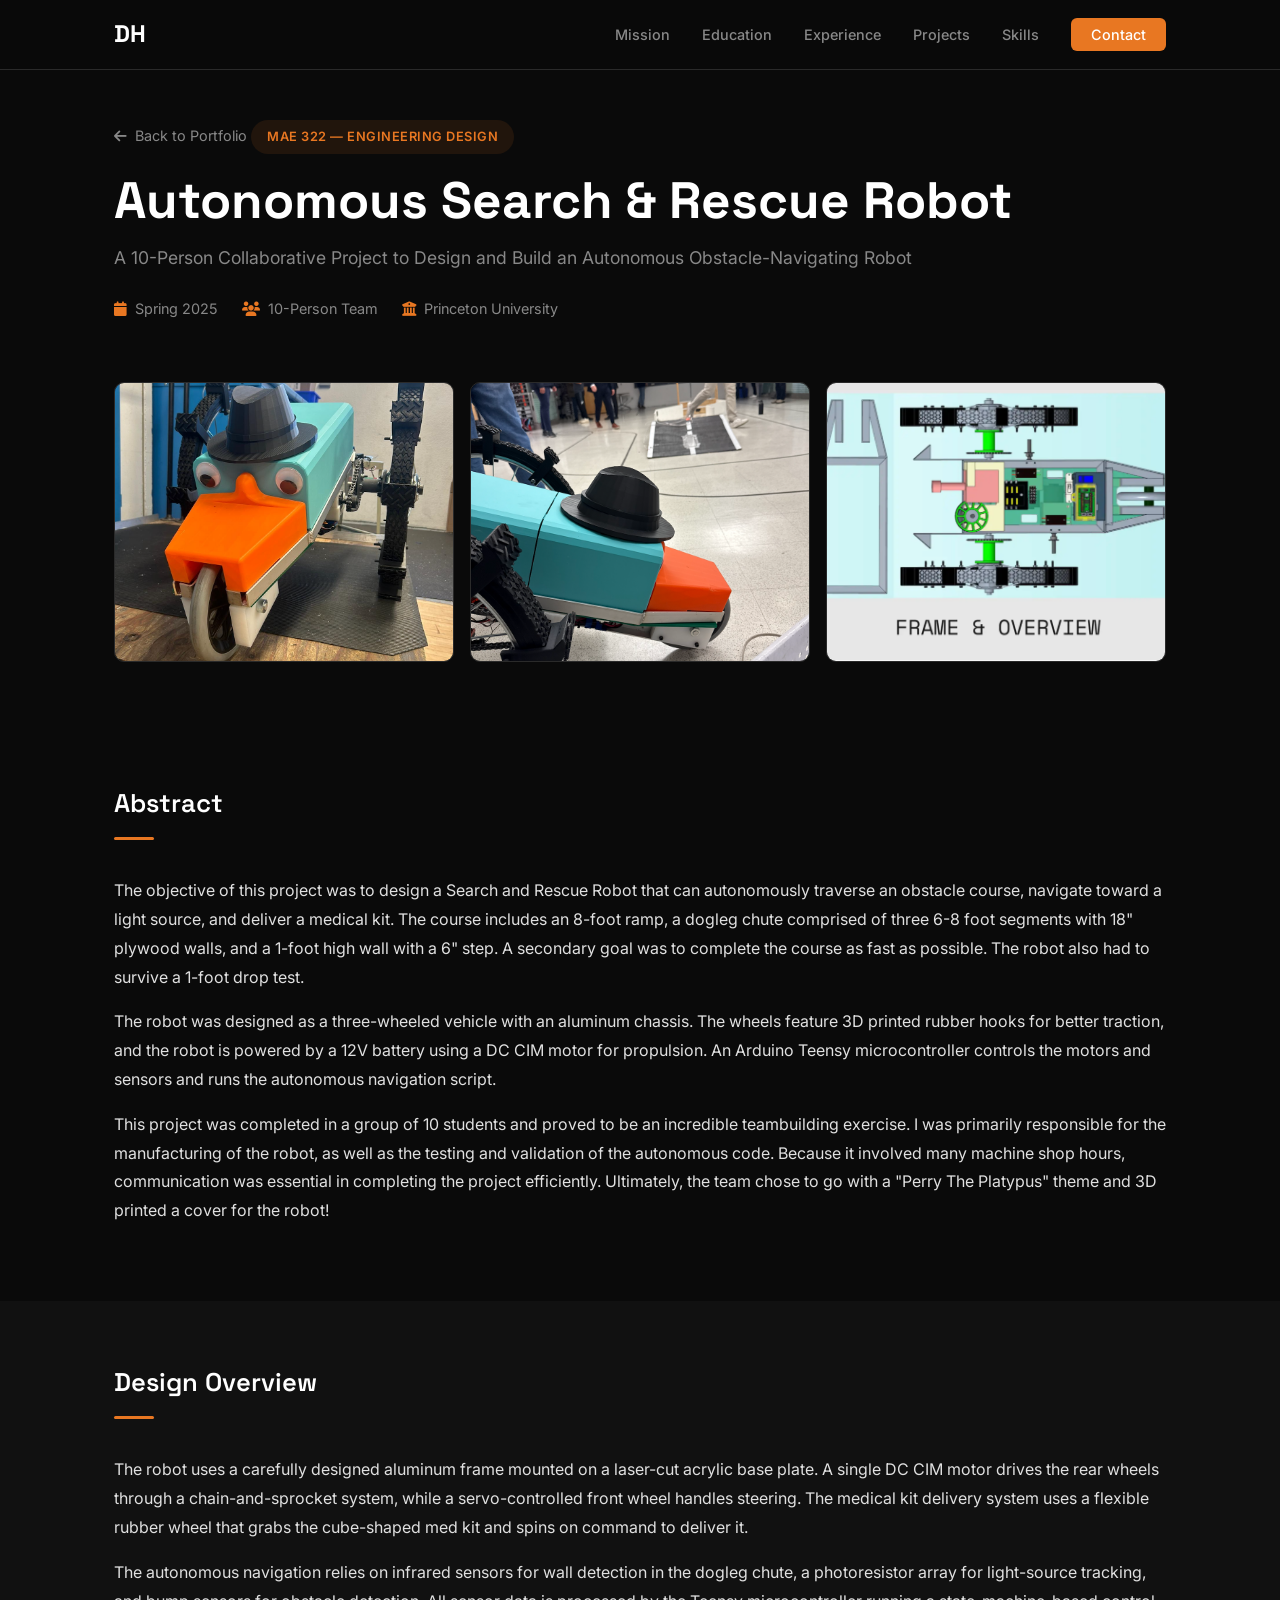
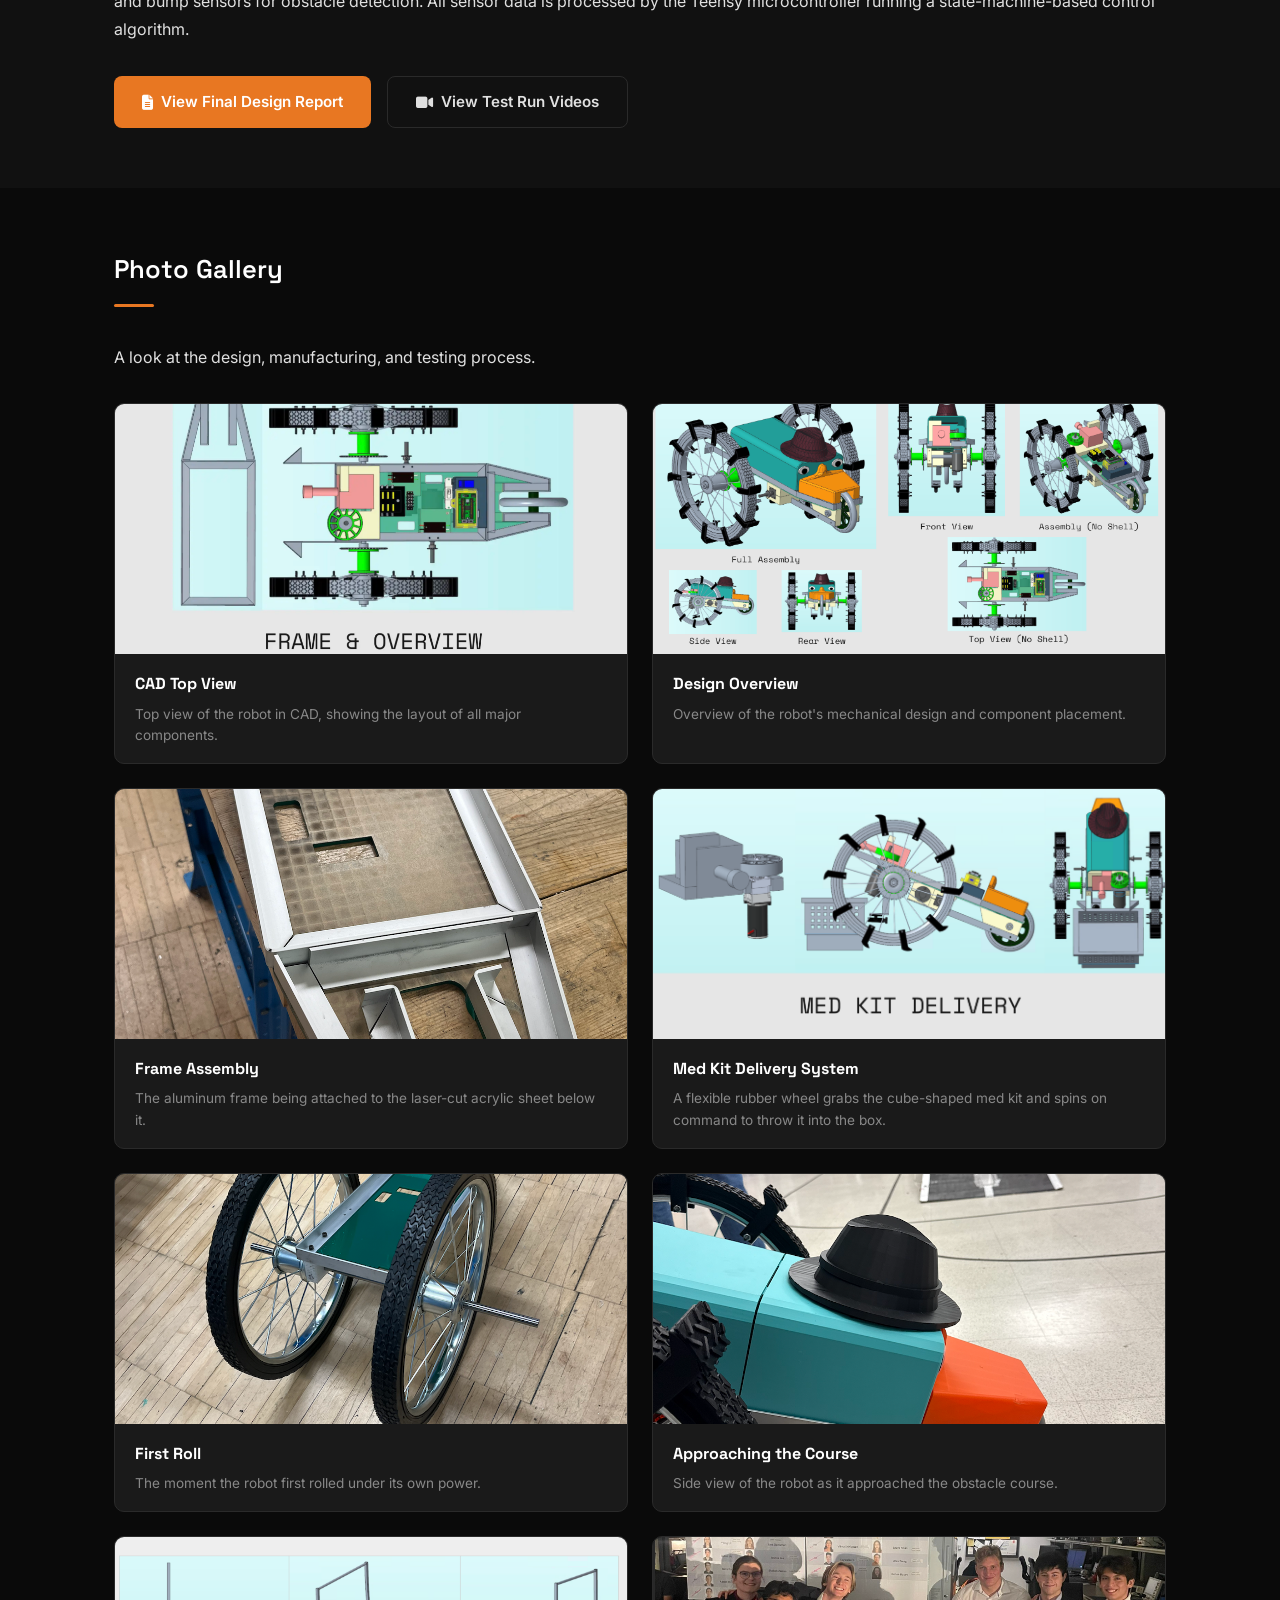
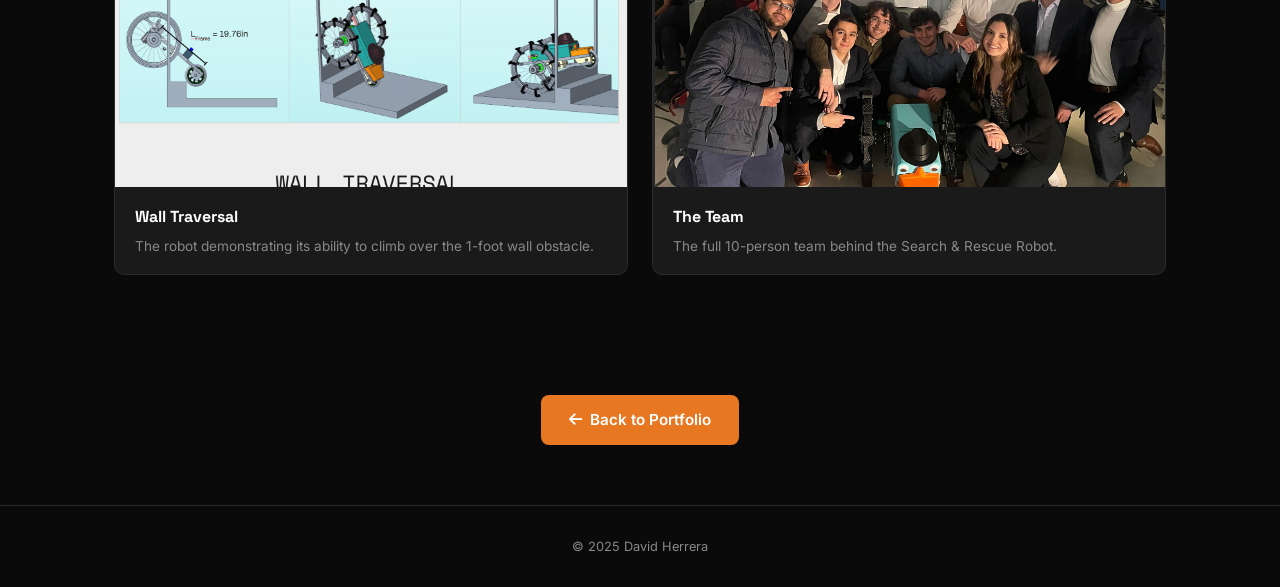
==== 322robot.html @ b6817983 "Add MAE 322 robot project page, GL450 placeholder, fix mobile backgrounds Co-Authored-By: Claude Opu" ====
<!DOCTYPE html>
<html lang="en">
<head>
    <meta charset="UTF-8">
    <meta name="viewport" content="width=device-width, initial-scale=1.0">
    <title>Search & Rescue Robot | David Herrera</title>
    <link rel="stylesheet" href="css/style.css">
    <link rel="stylesheet" href="css/project.css">
    <link rel="preconnect" href="https://fonts.googleapis.com">
    <link rel="preconnect" href="https://fonts.gstatic.com" crossorigin>
    <link href="https://fonts.googleapis.com/css2?family=Inter:wght@300;400;500;600;700&family=Space+Grotesk:wght@400;500;600;700&display=swap" rel="stylesheet">
    <link rel="stylesheet" href="https://cdnjs.cloudflare.com/ajax/libs/font-awesome/6.5.1/css/all.min.css">
</head>
<body>

    <!-- Navigation -->
    <nav id="navbar">
        <div class="nav-container">
            <a href="index.html" class="nav-logo">DH</a>
            <button class="nav-toggle" aria-label="Toggle navigation">
                <span></span>
                <span></span>
                <span></span>
            </button>
            <ul class="nav-links">
                <li><a href="index.html#mission">Mission</a></li>
                <li><a href="index.html#education">Education</a></li>
                <li><a href="index.html#experience">Experience</a></li>
                <li><a href="index.html#projects">Projects</a></li>
                <li><a href="index.html#skills">Skills</a></li>
                <li><a href="index.html#contact" class="nav-cta">Contact</a></li>
            </ul>
        </div>
    </nav>

    <!-- Project Hero -->
    <section class="project-hero">
        <div class="container">
            <a href="index.html" class="back-link"><i class="fas fa-arrow-left"></i> Back to Portfolio</a>
            <span class="project-tag">MAE 322 — Engineering Design</span>
            <h1>Autonomous Search &amp; Rescue Robot</h1>
            <p class="project-subtitle">A 10-Person Collaborative Project to Design and Build an Autonomous Obstacle-Navigating Robot</p>
            <div class="project-meta">
                <span><i class="fas fa-calendar"></i> Spring 2025</span>
                <span><i class="fas fa-users"></i> 10-Person Team</span>
                <span><i class="fas fa-university"></i> Princeton University</span>
            </div>
        </div>
    </section>

    <!-- Hero Images -->
    <section class="project-hero-images">
        <div class="container">
            <div class="hero-image-row">
                <img src="images/projects/322robot.png" alt="Completed search and rescue robot">
                <img src="images/322pics/sideview.png" alt="Side view of robot approaching obstacle course">
                <img src="images/322pics/topview.png" alt="Top view of robot in CAD">
            </div>
        </div>
    </section>

    <!-- Abstract -->
    <section class="project-section">
        <div class="container">
            <h2>Abstract</h2>
            <p>
                The objective of this project was to design a Search and Rescue Robot that can
                autonomously traverse an obstacle course, navigate toward a light source, and deliver a
                medical kit. The course includes an 8-foot ramp, a dogleg chute comprised of three 6-8 foot
                segments with 18" plywood walls, and a 1-foot high wall with a 6" step. A secondary
                goal was to complete the course as fast as possible. The robot also had to survive a 1-foot drop test.
            </p>
            <p>
                The robot was designed as a three-wheeled vehicle with an aluminum chassis. The wheels feature 3D printed
                rubber hooks for better traction, and the robot is powered by a 12V battery using a
                DC CIM motor for propulsion. An Arduino Teensy microcontroller controls the motors and sensors
                and runs the autonomous navigation script.
            </p>
            <p>
                This project was completed in a group of 10 students and proved to be an incredible teambuilding
                exercise. I was primarily responsible for the manufacturing of the robot, as well as the testing
                and validation of the autonomous code. Because it involved many machine shop hours, communication
                was essential in completing the project efficiently. Ultimately, the team chose to go with a
                "Perry The Platypus" theme and 3D printed a cover for the robot!
            </p>
        </div>
    </section>

    <!-- Design Overview -->
    <section class="project-section section-alt">
        <div class="container">
            <h2>Design Overview</h2>
            <p>
                The robot uses a carefully designed aluminum frame mounted on a laser-cut acrylic base plate.
                A single DC CIM motor drives the rear wheels through a chain-and-sprocket system, while a
                servo-controlled front wheel handles steering. The medical kit delivery system uses a flexible
                rubber wheel that grabs the cube-shaped med kit and spins on command to deliver it.
            </p>
            <p>
                The autonomous navigation relies on infrared sensors for wall detection in the dogleg chute,
                a photoresistor array for light-source tracking, and bump sensors for obstacle detection.
                All sensor data is processed by the Teensy microcontroller running a state-machine-based
                control algorithm.
            </p>
            <div class="project-links">
                <a href="https://drive.google.com/file/d/1v1s4lrfGSBTyijSdLXGH9ULClXew4eah/view?usp=sharing" target="_blank" rel="noopener noreferrer" class="btn btn-primary">
                    <i class="fas fa-file-alt"></i> View Final Design Report
                </a>
                <a href="https://drive.google.com/drive/folders/1Yv76NXefJp7qG6xDEY0dlYaSKw5q4PSw?usp=sharing" target="_blank" rel="noopener noreferrer" class="btn btn-outline">
                    <i class="fas fa-video"></i> View Test Run Videos
                </a>
            </div>
        </div>
    </section>

    <!-- Photo Gallery -->
    <section class="project-section">
        <div class="container">
            <h2>Photo Gallery</h2>
            <p>A look at the design, manufacturing, and testing process.</p>

            <div class="gallery-grid">
                <div class="gallery-item">
                    <img src="images/322pics/topview.png" alt="Top view of robot in CAD">
                    <div class="gallery-caption">
                        <strong>CAD Top View</strong>
                        <p>Top view of the robot in CAD, showing the layout of all major components.</p>
                    </div>
                </div>

                <div class="gallery-item">
                    <img src="images/322pics/designoverview.png" alt="Design overview">
                    <div class="gallery-caption">
                        <strong>Design Overview</strong>
                        <p>Overview of the robot's mechanical design and component placement.</p>
                    </div>
                </div>

                <div class="gallery-item">
                    <img src="images/322pics/frameacrylic.png" alt="Aluminum frame on acrylic base">
                    <div class="gallery-caption">
                        <strong>Frame Assembly</strong>
                        <p>The aluminum frame being attached to the laser-cut acrylic sheet below it.</p>
                    </div>
                </div>

                <div class="gallery-item">
                    <img src="images/322pics/medkitdelivery.png" alt="Medical kit delivery system">
                    <div class="gallery-caption">
                        <strong>Med Kit Delivery System</strong>
                        <p>A flexible rubber wheel grabs the cube-shaped med kit and spins on command to throw it into the box.</p>
                    </div>
                </div>

                <div class="gallery-item">
                    <img src="images/322pics/firstroll.png" alt="Robot's first roll">
                    <div class="gallery-caption">
                        <strong>First Roll</strong>
                        <p>The moment the robot first rolled under its own power.</p>
                    </div>
                </div>

                <div class="gallery-item">
                    <img src="images/322pics/sideview.png" alt="Side view approaching course">
                    <div class="gallery-caption">
                        <strong>Approaching the Course</strong>
                        <p>Side view of the robot as it approached the obstacle course.</p>
                    </div>
                </div>

                <div class="gallery-item">
                    <img src="images/322pics/walltraversal.png" alt="Wall traversal">
                    <div class="gallery-caption">
                        <strong>Wall Traversal</strong>
                        <p>The robot demonstrating its ability to climb over the 1-foot wall obstacle.</p>
                    </div>
                </div>

                <div class="gallery-item">
                    <img src="images/322pics/grouppicture.png" alt="Team group photo">
                    <div class="gallery-caption">
                        <strong>The Team</strong>
                        <p>The full 10-person team behind the Search &amp; Rescue Robot.</p>
                    </div>
                </div>
            </div>
        </div>
    </section>

    <!-- Back to Portfolio -->
    <section class="project-section" style="text-align: center; padding: 60px 0;">
        <div class="container">
            <a href="index.html" class="btn btn-primary"><i class="fas fa-arrow-left"></i> Back to Portfolio</a>
        </div>
    </section>

    <!-- Footer -->
    <footer id="contact" style="padding: 30px 0;">
        <div class="container">
            <p class="footer-credit">&copy; 2025 David Herrera</p>
        </div>
    </footer>

    <script src="js/main.js"></script>
</body>
</html>
---- css/style.css ----
/* ============================================
   David Herrera Portfolio — Custom Stylesheet
   ============================================ */

/* --- Reset & Base --- */
*, *::before, *::after {
    margin: 0;
    padding: 0;
    box-sizing: border-box;
}

:root {
    --color-bg: #0a0a0a;
    --color-bg-alt: #111111;
    --color-surface: #1a1a1a;
    --color-text: #e0e0e0;
    --color-text-muted: #888888;
    --color-accent: #e87722;
    --color-accent-hover: #f58a3b;
    --color-white: #ffffff;
    --color-border: #2a2a2a;
    --font-heading: 'Space Grotesk', sans-serif;
    --font-body: 'Inter', sans-serif;
    --max-width: 1100px;
    --nav-height: 70px;
}

html {
    scroll-behavior: smooth;
    font-size: 16px;
}

body {
    font-family: var(--font-body);
    background-color: var(--color-bg);
    color: var(--color-text);
    line-height: 1.7;
    overflow-x: hidden;
}

img {
    max-width: 100%;
    display: block;
}

a {
    color: var(--color-accent);
    text-decoration: none;
    transition: color 0.3s ease;
}

a:hover {
    color: var(--color-accent-hover);
}

.container {
    max-width: var(--max-width);
    margin: 0 auto;
    padding: 0 24px;
}

/* --- Navigation --- */
#navbar {
    position: fixed;
    top: 0;
    left: 0;
    right: 0;
    height: var(--nav-height);
    background: rgba(10, 10, 10, 0.85);
    backdrop-filter: blur(12px);
    -webkit-backdrop-filter: blur(12px);
    border-bottom: 1px solid var(--color-border);
    z-index: 1000;
    transition: background 0.3s ease;
}

.nav-container {
    max-width: var(--max-width);
    margin: 0 auto;
    padding: 0 24px;
    height: 100%;
    display: flex;
    align-items: center;
    justify-content: space-between;
}

.nav-logo {
    font-family: var(--font-heading);
    font-size: 1.5rem;
    font-weight: 700;
    color: var(--color-white);
    letter-spacing: -0.5px;
}

.nav-logo:hover {
    color: var(--color-accent);
}

.nav-links {
    list-style: none;
    display: flex;
    align-items: center;
    gap: 32px;
}

.nav-links a {
    color: var(--color-text-muted);
    font-size: 0.9rem;
    font-weight: 500;
    transition: color 0.3s ease;
}

.nav-links a:hover,
.nav-links a.active {
    color: var(--color-white);
}

.nav-cta {
    background: var(--color-accent);
    color: var(--color-white) !important;
    padding: 8px 20px;
    border-radius: 6px;
    font-weight: 600;
}

.nav-cta:hover {
    background: var(--color-accent-hover);
    color: var(--color-white) !important;
}

.nav-toggle {
    display: none;
    flex-direction: column;
    gap: 5px;
    background: none;
    border: none;
    cursor: pointer;
    padding: 4px;
}

.nav-toggle span {
    width: 24px;
    height: 2px;
    background: var(--color-text);
    border-radius: 2px;
    transition: all 0.3s ease;
}

/* --- Buttons --- */
.btn {
    display: inline-flex;
    align-items: center;
    gap: 8px;
    padding: 12px 28px;
    border-radius: 8px;
    font-family: var(--font-body);
    font-size: 0.95rem;
    font-weight: 600;
    cursor: pointer;
    transition: all 0.3s ease;
    border: none;
    text-decoration: none;
}

.btn-primary {
    background: var(--color-accent);
    color: var(--color-white);
}

.btn-primary:hover {
    background: var(--color-accent-hover);
    color: var(--color-white);
    transform: translateY(-2px);
    box-shadow: 0 8px 24px rgba(232, 119, 34, 0.2);
}

.btn-outline {
    background: transparent;
    color: var(--color-text);
    border: 1px solid var(--color-border);
}

.btn-outline:hover {
    border-color: var(--color-accent);
    color: var(--color-accent);
    transform: translateY(-2px);
}

.btn-small {
    padding: 8px 20px;
    font-size: 0.85rem;
    background: var(--color-accent);
    color: var(--color-white);
    border-radius: 6px;
}

.btn-small:hover {
    background: var(--color-accent-hover);
    color: var(--color-white);
}

/* --- Hero / Mission Section --- */
#hero {
    min-height: 100vh;
    display: flex;
    align-items: center;
    padding: calc(var(--nav-height) + 40px) 0 60px;
    position: relative;
    background: radial-gradient(ellipse at 50% 0%, rgba(232, 119, 34, 0.06) 0%, transparent 60%);
}

.hero-split {
    display: grid;
    grid-template-columns: 260px 1fr;
    gap: 50px;
    align-items: center;
}

.hero-image img {
    width: 100%;
    border-radius: 12px;
    border: 2px solid var(--color-border);
    opacity: 0;
    animation: fadeUp 0.6s ease forwards;
    animation-delay: 0.2s;
}

.hero-greeting {
    font-size: 1.1rem;
    color: var(--color-accent);
    font-weight: 500;
    margin-bottom: 8px;
    opacity: 0;
    animation: fadeUp 0.6s ease forwards;
    animation-delay: 0.3s;
}

.hero-name {
    font-family: var(--font-heading);
    font-size: clamp(2.4rem, 5vw, 3.5rem);
    font-weight: 700;
    color: var(--color-white);
    line-height: 1.1;
    margin-bottom: 12px;
    opacity: 0;
    animation: fadeUp 0.6s ease forwards;
    animation-delay: 0.4s;
}

.hero-tagline {
    font-size: 1.05rem;
    color: var(--color-text-muted);
    margin-bottom: 16px;
    opacity: 0;
    animation: fadeUp 0.6s ease forwards;
    animation-delay: 0.5s;
}

.hero-description {
    font-size: 1rem;
    color: var(--color-text);
    line-height: 1.8;
    margin-bottom: 28px;
    opacity: 0;
    animation: fadeUp 0.6s ease forwards;
    animation-delay: 0.6s;
}

.hero-stats-row {
    display: flex;
    align-items: center;
    gap: 32px;
    flex-wrap: wrap;
    padding-top: 24px;
    border-top: 1px solid var(--color-border);
    opacity: 0;
    animation: fadeUp 0.6s ease forwards;
    animation-delay: 0.7s;
}

.hero-links {
    display: flex;
    gap: 12px;
    flex-wrap: wrap;
    margin-left: auto;
}

.scroll-indicator {
    position: absolute;
    bottom: 30px;
    left: 50%;
    transform: translateX(-50%);
    display: flex;
    flex-direction: column;
    align-items: center;
    gap: 8px;
    color: var(--color-text-muted);
    font-size: 0.8rem;
    opacity: 0;
    animation: fadeUp 0.6s ease forwards, bounce 2s ease-in-out 2s infinite;
    animation-delay: 1.2s;
}

.scroll-indicator i {
    font-size: 1rem;
}

/* --- Sections --- */
.section {
    padding: 40px 0;
}

.section-alt {
    background: var(--color-bg-alt);
}

#education {
    background: linear-gradient(rgba(10, 10, 10, 0.82), rgba(10, 10, 10, 0.82)), url('../images/education.jpg');
    background-size: cover;
    background-position: center top;
    background-attachment: fixed;
}

.section-title {
    font-family: var(--font-heading);
    font-size: 2.2rem;
    font-weight: 700;
    color: var(--color-white);
    margin-bottom: 60px;
    text-align: center;
    position: relative;
}

.section-title::after {
    content: '';
    display: block;
    width: 50px;
    height: 3px;
    background: var(--color-accent);
    margin: 16px auto 0;
    border-radius: 2px;
}

/* --- Stats --- */

.stat {
    text-align: center;
}

.stat-number {
    display: block;
    font-family: var(--font-heading);
    font-size: 2rem;
    font-weight: 700;
    color: var(--color-accent);
}

.stat-label {
    font-size: 0.85rem;
    color: var(--color-text-muted);
    text-transform: uppercase;
    letter-spacing: 1px;
}

/* --- Timeline (Education & Experience) --- */
.timeline {
    position: relative;
    max-width: 700px;
    margin: 0 auto;
    padding-left: 40px;
}

.timeline::before {
    content: '';
    position: absolute;
    left: 8px;
    top: 0;
    bottom: 0;
    width: 2px;
    background: var(--color-border);
}

.timeline-item {
    position: relative;
    margin-bottom: 48px;
    display: flex;
    gap: 20px;
    align-items: flex-start;
}

.timeline-item:last-child {
    margin-bottom: 0;
}

.timeline-marker {
    position: absolute;
    left: -39px;
    top: 6px;
    width: 14px;
    height: 14px;
    border-radius: 50%;
    background: var(--color-accent);
    border: 3px solid var(--color-bg);
    z-index: 1;
}

.section-alt .timeline-marker {
    border-color: var(--color-bg-alt);
}

.timeline-logo {
    flex-shrink: 0;
    width: 60px;
    height: 60px;
    border-radius: 8px;
    overflow: hidden;
    background: var(--color-white);
    border: 1px solid var(--color-border);
    display: flex;
    align-items: center;
    justify-content: center;
}

.timeline-logo img {
    width: 80%;
    height: 80%;
    object-fit: cover;
}

.timeline-logo img.logo-padded {
    width: 90%;
    height: 90%;
}

.timeline-logo img.logo-kenotom {
    width: 125%;
    height: 125%;
}

.timeline-logo img.logo-emtech {
    width: 110%;
    height: 110%;
}

.timeline-logo img.logo-cap {
    width: 100%;
    height: 100%;
    margin-top: -2px;
    object-fit: contain;
}

.timeline-content h3 {
    font-family: var(--font-heading);
    font-size: 1.3rem;
    font-weight: 600;
    color: var(--color-white);
    margin-bottom: 4px;
}

.timeline-subtitle {
    font-size: 1rem;
    color: var(--color-accent);
    font-weight: 500;
    margin-bottom: 4px;
}

.timeline-date {
    font-size: 0.85rem;
    color: var(--color-text-muted);
    margin-bottom: 12px;
}

.timeline-content p:last-child {
    color: var(--color-text);
}

.timeline-subrole {
    border-left: 2px solid var(--color-border);
    padding-left: 14px;
    margin-top: 12px;
}

.timeline-subrole:first-of-type {
    margin-top: 14px;
}

.timeline-role-title {
    font-size: 0.95rem;
    font-weight: 600;
    color: var(--color-white);
    margin-bottom: 2px;
}

.timeline-subrole .timeline-date {
    margin-bottom: 6px;
}

.timeline-subrole p:last-child {
    color: var(--color-text);
    font-size: 0.9rem;
}

/* --- Project Filters --- */
.project-filters {
    display: flex;
    justify-content: center;
    gap: 12px;
    margin-bottom: 48px;
    flex-wrap: wrap;
}

.filter-btn {
    padding: 8px 24px;
    border-radius: 100px;
    border: 1px solid var(--color-border);
    background: transparent;
    color: var(--color-text-muted);
    font-family: var(--font-body);
    font-size: 0.9rem;
    font-weight: 500;
    cursor: pointer;
    transition: all 0.3s ease;
}

.filter-btn:hover,
.filter-btn.active {
    background: var(--color-accent);
    border-color: var(--color-accent);
    color: var(--color-white);
}

/* --- Project Grid --- */
.project-grid {
    display: grid;
    grid-template-columns: repeat(auto-fill, minmax(320px, 1fr));
    gap: 28px;
}

.project-card {
    background: var(--color-surface);
    border-radius: 12px;
    overflow: hidden;
    border: 1px solid var(--color-border);
    transition: transform 0.3s ease, box-shadow 0.3s ease;
}

.project-card:hover {
    transform: translateY(-6px);
    box-shadow: 0 16px 48px rgba(0, 0, 0, 0.3);
}

.project-card.hidden {
    display: none;
}

.project-image {
    position: relative;
    height: 260px;
    overflow: hidden;
    background: var(--color-bg);
}

.project-image img {
    width: 100%;
    height: 100%;
    object-fit: cover;
    transition: transform 0.4s ease;
}

.project-card:hover .project-image img {
    transform: scale(1.05);
}

.project-overlay {
    position: absolute;
    inset: 0;
    background: rgba(10, 10, 10, 0.7);
    display: flex;
    align-items: center;
    justify-content: center;
    opacity: 0;
    transition: opacity 0.3s ease;
}

.project-card:hover .project-overlay {
    opacity: 1;
}

.project-info {
    padding: 14px 18px;
}

.project-tag {
    display: inline-block;
    font-size: 0.75rem;
    font-weight: 600;
    color: var(--color-accent);
    background: rgba(232, 119, 34, 0.1);
    padding: 4px 12px;
    border-radius: 100px;
    margin-bottom: 8px;
    text-transform: uppercase;
    letter-spacing: 0.5px;
}

.project-info h3 {
    font-family: var(--font-heading);
    font-size: 1.15rem;
    font-weight: 600;
    color: var(--color-white);
    margin-bottom: 6px;
}

.project-info p {
    font-size: 0.9rem;
    color: var(--color-text-muted);
    line-height: 1.6;
}

/* --- Skills Section --- */
.skills-grid {
    display: grid;
    grid-template-columns: repeat(2, 1fr);
    gap: 32px;
}

.skill-category {
    background: var(--color-surface);
    border: 1px solid var(--color-border);
    border-radius: 12px;
    padding: 28px;
    transition: transform 0.3s ease;
}

.skill-category:hover {
    transform: translateY(-4px);
}

.skill-category h3 {
    font-family: var(--font-heading);
    font-size: 1.1rem;
    font-weight: 600;
    color: var(--color-white);
    margin-bottom: 16px;
}

.skill-category h3 i {
    color: var(--color-accent);
    margin-right: 8px;
}

.skill-tags {
    display: flex;
    flex-wrap: wrap;
    gap: 8px;
}

.skill-tag {
    font-size: 0.85rem;
    padding: 6px 14px;
    border-radius: 100px;
    background: rgba(232, 119, 34, 0.08);
    border: 1px solid rgba(232, 119, 34, 0.15);
    color: var(--color-text);
    transition: all 0.3s ease;
}

.skill-tag:hover {
    background: rgba(232, 119, 34, 0.15);
    border-color: var(--color-accent);
    color: var(--color-white);
}

/* --- Footer / Contact --- */
#contact {
    padding: 40px 0;
    text-align: center;
    background: linear-gradient(rgba(10, 10, 10, 0.82), rgba(10, 10, 10, 0.82)), url('../images/getintouch.JPG');
    background-size: cover;
    background-position: center 30%;
    background-attachment: fixed;
    border-top: 1px solid var(--color-border);
}

.contact-text {
    font-size: 1.1rem;
    color: var(--color-text-muted);
    max-width: 500px;
    margin: 0 auto 40px;
}

.contact-links {
    display: flex;
    justify-content: center;
    gap: 32px;
    flex-wrap: wrap;
    margin-bottom: 48px;
}

.contact-item {
    display: flex;
    align-items: center;
    gap: 10px;
    color: var(--color-text);
    font-size: 1rem;
    transition: color 0.3s ease;
}

.contact-item:hover {
    color: var(--color-accent);
}

.contact-item i {
    font-size: 1.3rem;
    color: var(--color-accent);
}

.footer-credit {
    font-size: 0.8rem;
    color: var(--color-text-muted);
}

/* --- Scroll Animations --- */
.fade-in {
    opacity: 0;
    transform: translateY(30px);
    transition: opacity 0.6s ease, transform 0.6s ease;
}

.fade-in.visible {
    opacity: 1;
    transform: translateY(0);
}

/* --- Keyframes --- */
@keyframes fadeUp {
    from {
        opacity: 0;
        transform: translateY(20px);
    }
    to {
        opacity: 1;
        transform: translateY(0);
    }
}

@keyframes bounce {
    0%, 100% { transform: translateX(-50%) translateY(0); }
    50% { transform: translateX(-50%) translateY(8px); }
}

/* --- Responsive --- */
@media (max-width: 768px) {
    #education,
    #contact {
        background-attachment: scroll;
    }

    .nav-links {
        position: fixed;
        top: var(--nav-height);
        left: 0;
        right: 0;
        background: rgba(10, 10, 10, 0.98);
        flex-direction: column;
        padding: 24px;
        gap: 20px;
        border-bottom: 1px solid var(--color-border);
        transform: translateY(-100%);
        opacity: 0;
        pointer-events: none;
        transition: all 0.3s ease;
    }

    .nav-links.open {
        transform: translateY(0);
        opacity: 1;
        pointer-events: all;
    }

    .nav-toggle {
        display: flex;
    }

    .hero-split {
        grid-template-columns: 1fr;
        gap: 32px;
        text-align: center;
    }

    .hero-image {
        max-width: 200px;
        margin: 0 auto;
    }

    .hero-stats-row {
        justify-content: center;
    }

    .hero-links {
        margin-left: 0;
        justify-content: center;
        width: 100%;
        margin-top: 16px;
    }

    .skills-grid {
        grid-template-columns: 1fr;
    }

    .project-grid {
        grid-template-columns: 1fr;
    }

    .section {
        padding: 28px 0;
    }

    .contact-links {
        flex-direction: column;
        align-items: center;
    }
}

@media (max-width: 480px) {
    .hero-name {
        font-size: 2.2rem;
    }

    .section-title {
        font-size: 1.8rem;
    }
}
---- css/project.css ----
/* ============================================
   Project Page Styles
   ============================================ */

/* --- Back Link --- */
.back-link {
    display: inline-flex;
    align-items: center;
    gap: 8px;
    color: var(--color-text-muted);
    font-size: 0.9rem;
    margin-bottom: 24px;
    transition: color 0.3s ease;
}

.back-link:hover {
    color: var(--color-accent);
}

/* --- Project Hero --- */
.project-hero {
    padding-top: 120px;
    padding-bottom: 40px;
}

.project-hero .project-tag {
    display: inline-block;
    font-size: 0.8rem;
    font-weight: 600;
    color: var(--color-accent);
    background: rgba(232, 119, 34, 0.1);
    padding: 6px 16px;
    border-radius: 100px;
    margin-bottom: 16px;
    text-transform: uppercase;
    letter-spacing: 0.5px;
}

.project-hero h1 {
    font-family: var(--font-heading);
    font-size: clamp(2rem, 5vw, 3.2rem);
    font-weight: 700;
    color: var(--color-white);
    line-height: 1.15;
    margin-bottom: 12px;
}

.project-subtitle {
    font-size: 1.1rem;
    color: var(--color-text-muted);
    margin-bottom: 24px;
}

.project-meta {
    display: flex;
    flex-wrap: wrap;
    gap: 24px;
    color: var(--color-text-muted);
    font-size: 0.9rem;
}

.project-meta span {
    display: inline-flex;
    align-items: center;
    gap: 8px;
}

.project-meta i {
    color: var(--color-accent);
}

/* --- Hero Image Row --- */
.project-hero-images {
    padding: 20px 0 60px;
}

.hero-image-row {
    display: grid;
    grid-template-columns: repeat(3, 1fr);
    gap: 16px;
}

.hero-image-row img {
    width: 100%;
    height: 280px;
    object-fit: cover;
    border-radius: 10px;
    border: 1px solid var(--color-border);
}

/* --- Project Sections --- */
.project-section {
    padding: 60px 0;
}

.project-section.section-alt {
    background: var(--color-bg-alt);
}

.project-section h2 {
    font-family: var(--font-heading);
    font-size: 1.6rem;
    font-weight: 600;
    color: var(--color-white);
    margin-bottom: 24px;
    position: relative;
    padding-bottom: 12px;
}

.project-section h2::after {
    content: '';
    display: block;
    width: 40px;
    height: 3px;
    background: var(--color-accent);
    margin-top: 12px;
    border-radius: 2px;
}

.project-section p {
    color: var(--color-text);
    margin-bottom: 16px;
    line-height: 1.8;
}

/* --- Project Links --- */
.project-links {
    display: flex;
    gap: 16px;
    flex-wrap: wrap;
    margin-top: 32px;
}

/* --- Specs Grid --- */
.specs-grid {
    display: grid;
    grid-template-columns: repeat(4, 1fr);
    gap: 20px;
}

.spec-item {
    background: var(--color-surface);
    border: 1px solid var(--color-border);
    border-radius: 10px;
    padding: 24px 16px;
    text-align: center;
    transition: transform 0.3s ease;
}

.spec-item:hover {
    transform: translateY(-4px);
}

.spec-value {
    display: block;
    font-family: var(--font-heading);
    font-size: 1.5rem;
    font-weight: 700;
    color: var(--color-accent);
    margin-bottom: 6px;
}

.spec-label {
    font-size: 0.8rem;
    color: var(--color-text-muted);
    text-transform: uppercase;
    letter-spacing: 0.5px;
}

/* --- Photo Gallery --- */
.gallery-grid {
    display: grid;
    grid-template-columns: repeat(2, 1fr);
    gap: 24px;
    margin-top: 32px;
}

.gallery-item {
    background: var(--color-surface);
    border: 1px solid var(--color-border);
    border-radius: 10px;
    overflow: hidden;
    transition: transform 0.3s ease, box-shadow 0.3s ease;
}

.gallery-item:hover {
    transform: translateY(-4px);
    box-shadow: 0 12px 36px rgba(0, 0, 0, 0.3);
}

.gallery-item img {
    width: 100%;
    height: 250px;
    object-fit: cover;
}

.gallery-caption {
    padding: 16px 20px;
}

.gallery-caption strong {
    display: block;
    font-family: var(--font-heading);
    font-size: 1rem;
    color: var(--color-white);
    margin-bottom: 6px;
}

.gallery-caption p {
    font-size: 0.85rem;
    color: var(--color-text-muted);
    line-height: 1.6;
    margin-bottom: 0;
}

/* --- Responsive --- */
@media (max-width: 768px) {
    .hero-image-row {
        grid-template-columns: 1fr;
    }

    .hero-image-row img {
        height: 220px;
    }

    .specs-grid {
        grid-template-columns: repeat(2, 1fr);
    }

    .gallery-grid {
        grid-template-columns: 1fr;
    }

    .project-meta {
        flex-direction: column;
        gap: 12px;
    }

    .project-links {
        flex-direction: column;
    }
}

@media (max-width: 480px) {
    .specs-grid {
        grid-template-columns: 1fr;
    }
}
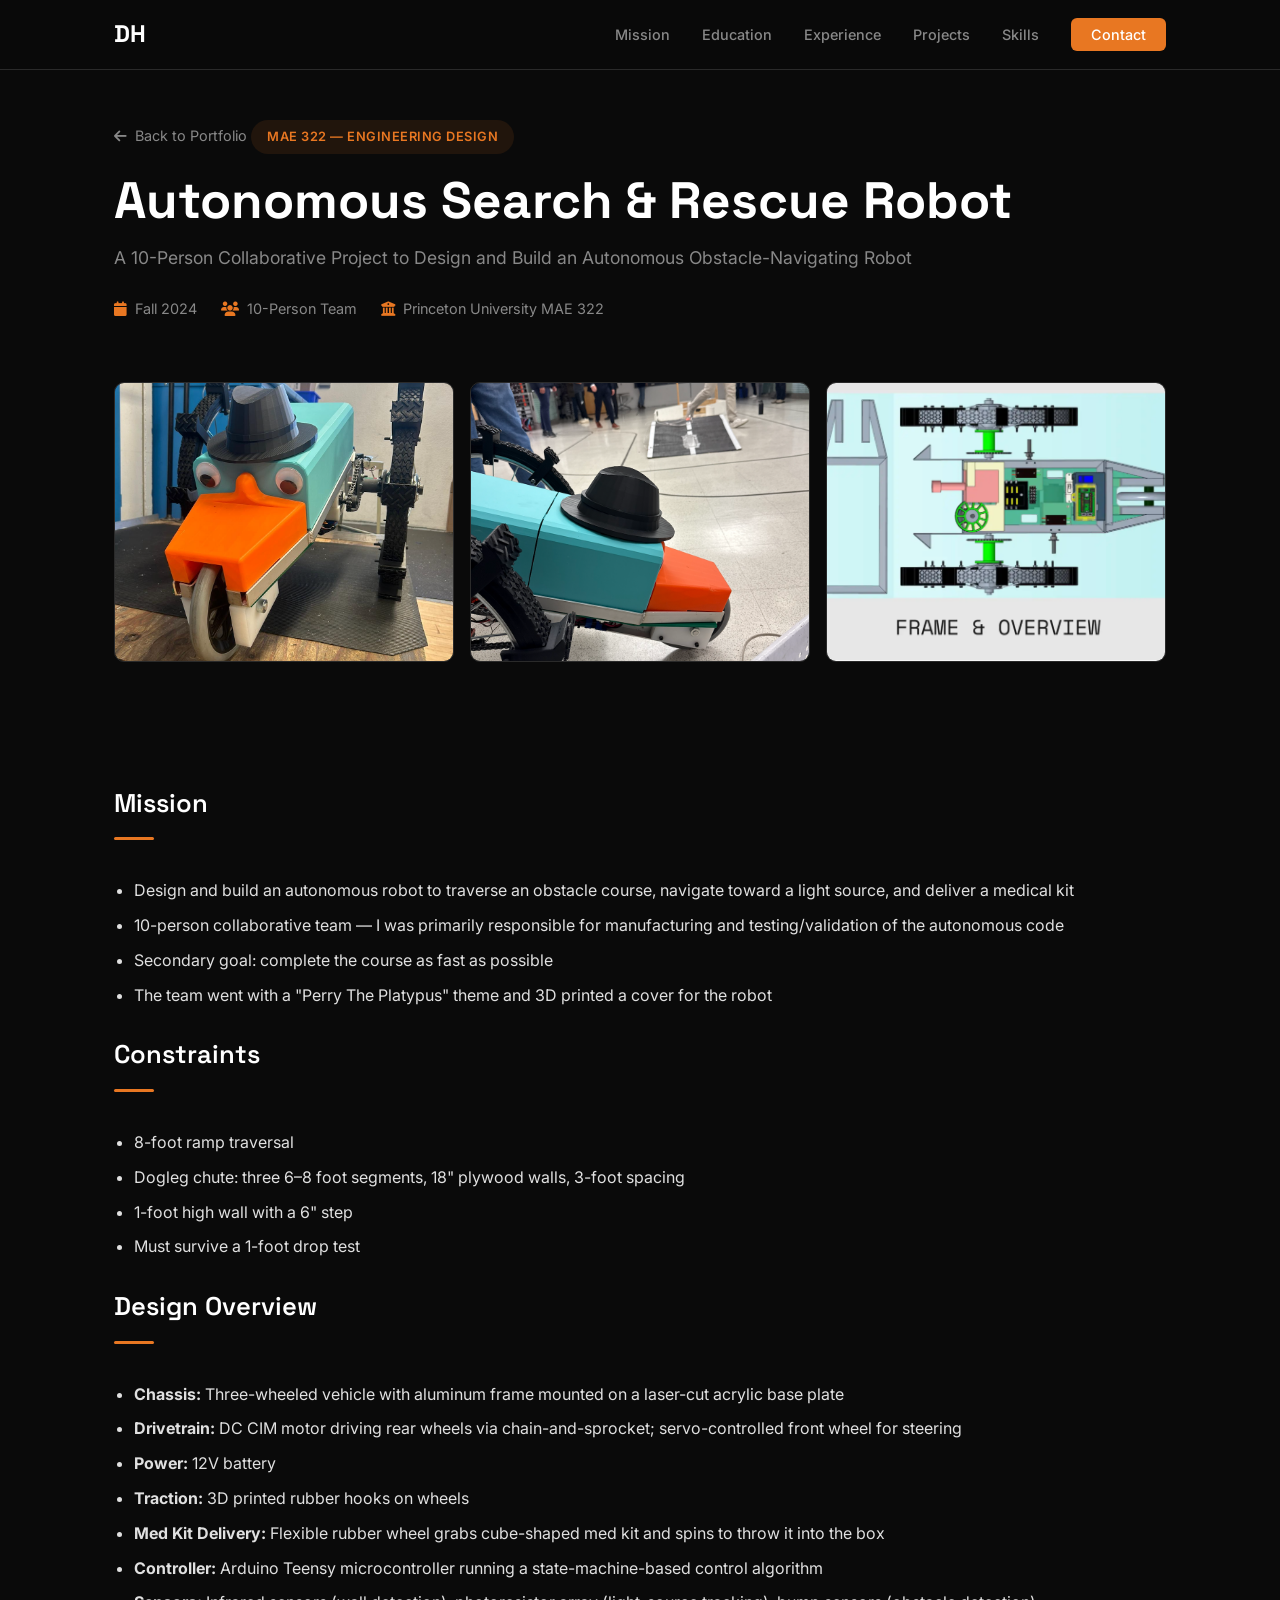
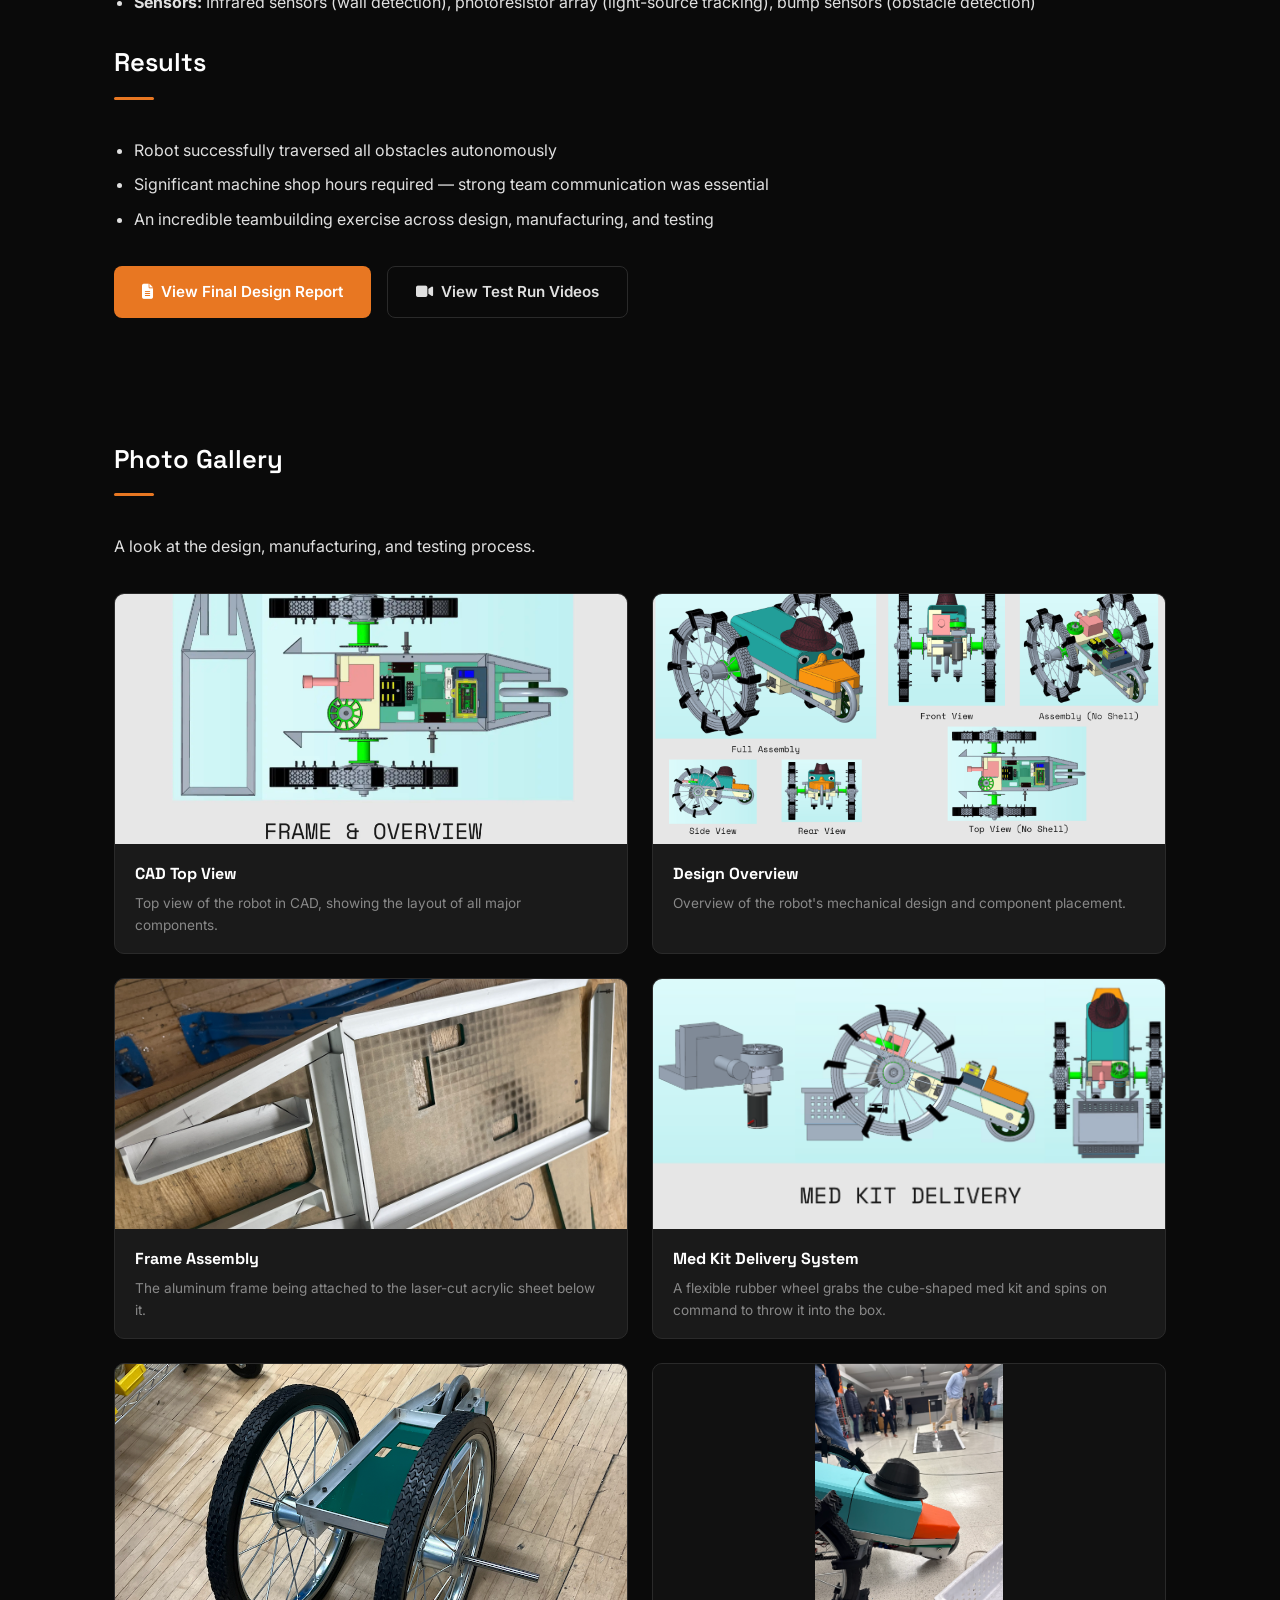
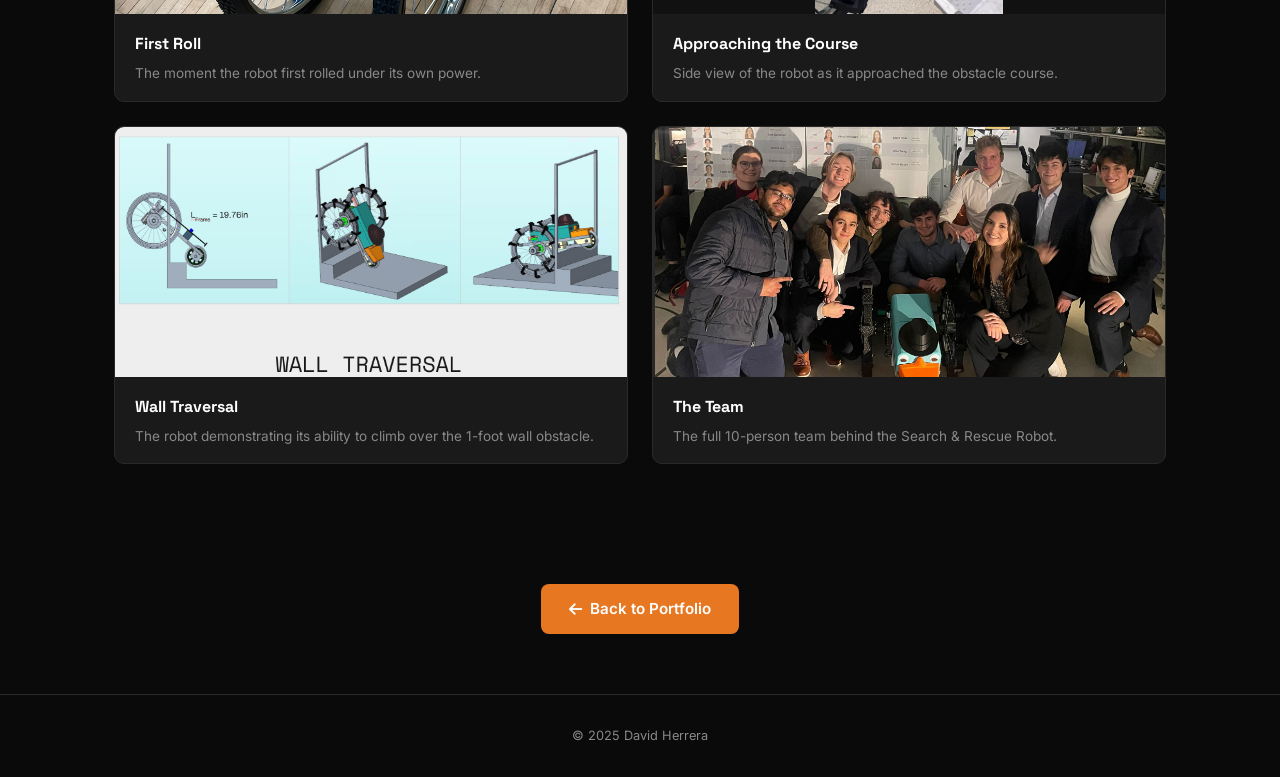
==== commit e03b6eae: "Update project cards to full clickable links, restructure 322 robot page, adjust bullet indentation " ====
--- a/322robot.html
+++ b/322robot.html
@@ -41,9 +41,9 @@
             <h1>Autonomous Search &amp; Rescue Robot</h1>
             <p class="project-subtitle">A 10-Person Collaborative Project to Design and Build an Autonomous Obstacle-Navigating Robot</p>
             <div class="project-meta">
-                <span><i class="fas fa-calendar"></i> Spring 2025</span>
+                <span><i class="fas fa-calendar"></i> Fall 2024</span>
                 <span><i class="fas fa-users"></i> 10-Person Team</span>
-                <span><i class="fas fa-university"></i> Princeton University</span>
+                <span><i class="fas fa-university"></i> Princeton University MAE 322</span>
             </div>
         </div>
     </section>
@@ -59,49 +59,43 @@
         </div>
     </section>
 
-    <!-- Abstract -->
+    <!-- Project Details -->
     <section class="project-section">
         <div class="container">
-            <h2>Abstract</h2>
-            <p>
-                The objective of this project was to design a Search and Rescue Robot that can
-                autonomously traverse an obstacle course, navigate toward a light source, and deliver a
-                medical kit. The course includes an 8-foot ramp, a dogleg chute comprised of three 6-8 foot
-                segments with 18" plywood walls, and a 1-foot high wall with a 6" step. A secondary
-                goal was to complete the course as fast as possible. The robot also had to survive a 1-foot drop test.
-            </p>
-            <p>
-                The robot was designed as a three-wheeled vehicle with an aluminum chassis. The wheels feature 3D printed
-                rubber hooks for better traction, and the robot is powered by a 12V battery using a
-                DC CIM motor for propulsion. An Arduino Teensy microcontroller controls the motors and sensors
-                and runs the autonomous navigation script.
-            </p>
-            <p>
-                This project was completed in a group of 10 students and proved to be an incredible teambuilding
-                exercise. I was primarily responsible for the manufacturing of the robot, as well as the testing
-                and validation of the autonomous code. Because it involved many machine shop hours, communication
-                was essential in completing the project efficiently. Ultimately, the team chose to go with a
-                "Perry The Platypus" theme and 3D printed a cover for the robot!
-            </p>
-        </div>
-    </section>
-
-    <!-- Design Overview -->
-    <section class="project-section section-alt">
-        <div class="container">
+            <h2>Mission</h2>
+            <ul>
+                <li>Design and build an autonomous robot to traverse an obstacle course, navigate toward a light source, and deliver a medical kit</li>
+                <li>10-person collaborative team — I was primarily responsible for manufacturing and testing/validation of the autonomous code</li>
+                <li>Secondary goal: complete the course as fast as possible</li>
+                <li>The team went with a "Perry The Platypus" theme and 3D printed a cover for the robot</li>
+            </ul>
+
+            <h2>Constraints</h2>
+            <ul>
+                <li>8-foot ramp traversal</li>
+                <li>Dogleg chute: three 6–8 foot segments, 18" plywood walls, 3-foot spacing</li>
+                <li>1-foot high wall with a 6" step</li>
+                <li>Must survive a 1-foot drop test</li>
+            </ul>
+
             <h2>Design Overview</h2>
-            <p>
-                The robot uses a carefully designed aluminum frame mounted on a laser-cut acrylic base plate.
-                A single DC CIM motor drives the rear wheels through a chain-and-sprocket system, while a
-                servo-controlled front wheel handles steering. The medical kit delivery system uses a flexible
-                rubber wheel that grabs the cube-shaped med kit and spins on command to deliver it.
-            </p>
-            <p>
-                The autonomous navigation relies on infrared sensors for wall detection in the dogleg chute,
-                a photoresistor array for light-source tracking, and bump sensors for obstacle detection.
-                All sensor data is processed by the Teensy microcontroller running a state-machine-based
-                control algorithm.
-            </p>
+            <ul>
+                <li><strong>Chassis:</strong> Three-wheeled vehicle with aluminum frame mounted on a laser-cut acrylic base plate</li>
+                <li><strong>Drivetrain:</strong> DC CIM motor driving rear wheels via chain-and-sprocket; servo-controlled front wheel for steering</li>
+                <li><strong>Power:</strong> 12V battery</li>
+                <li><strong>Traction:</strong> 3D printed rubber hooks on wheels</li>
+                <li><strong>Med Kit Delivery:</strong> Flexible rubber wheel grabs cube-shaped med kit and spins to throw it into the box</li>
+                <li><strong>Controller:</strong> Arduino Teensy microcontroller running a state-machine-based control algorithm</li>
+                <li><strong>Sensors:</strong> Infrared sensors (wall detection), photoresistor array (light-source tracking), bump sensors (obstacle detection)</li>
+            </ul>
+
+            <h2>Results</h2>
+            <ul>
+                <li>Robot successfully traversed all obstacles autonomously</li>
+                <li>Significant machine shop hours required — strong team communication was essential</li>
+                <li>An incredible teambuilding exercise across design, manufacturing, and testing</li>
+            </ul>
+
             <div class="project-links">
                 <a href="https://drive.google.com/file/d/1v1s4lrfGSBTyijSdLXGH9ULClXew4eah/view?usp=sharing" target="_blank" rel="noopener noreferrer" class="btn btn-primary">
                     <i class="fas fa-file-alt"></i> View Final Design Report
@@ -153,7 +147,7 @@
                 </div>
 
                 <div class="gallery-item">
-                    <img src="images/322pics/firstroll.png" alt="Robot's first roll">
+                    <img src="images/322pics/firstroll.png" alt="Robot's first roll" style="object-position: center 35%;">
                     <div class="gallery-caption">
                         <strong>First Roll</strong>
                         <p>The moment the robot first rolled under its own power.</p>
@@ -161,7 +155,7 @@
                 </div>
 
                 <div class="gallery-item">
-                    <img src="images/322pics/sideview.png" alt="Side view approaching course">
+                    <img src="images/322pics/sideview.png" alt="Side view approaching course" style="object-fit: contain; background: #111;">
                     <div class="gallery-caption">
                         <strong>Approaching the Course</strong>
                         <p>Side view of the robot as it approached the obstacle course.</p>
@@ -169,7 +163,7 @@
                 </div>
 
                 <div class="gallery-item">
-                    <img src="images/322pics/walltraversal.png" alt="Wall traversal">
+                    <img src="images/322pics/walltraversal.png" alt="Wall traversal" style="object-position: center 92%;">
                     <div class="gallery-caption">
                         <strong>Wall Traversal</strong>
                         <p>The robot demonstrating its ability to climb over the 1-foot wall obstacle.</p>
--- a/css/style.css
+++ b/css/style.css
@@ -537,16 +537,33 @@
 }
 
 .project-card {
+    display: block;
     background: var(--color-surface);
     border-radius: 12px;
     overflow: hidden;
     border: 1px solid var(--color-border);
     transition: transform 0.3s ease, box-shadow 0.3s ease;
+    text-decoration: none;
+    color: inherit;
+    cursor: pointer;
 }
 
 .project-card:hover {
     transform: translateY(-6px);
     box-shadow: 0 16px 48px rgba(0, 0, 0, 0.3);
+}
+
+.project-card:hover .project-image::after {
+    opacity: 1;
+}
+
+.project-image::after {
+    content: '';
+    position: absolute;
+    inset: 0;
+    background: rgba(10, 10, 10, 0.3);
+    opacity: 0;
+    transition: opacity 0.3s ease;
 }
 
 .project-card.hidden {
@@ -571,20 +588,6 @@
     transform: scale(1.05);
 }
 
-.project-overlay {
-    position: absolute;
-    inset: 0;
-    background: rgba(10, 10, 10, 0.7);
-    display: flex;
-    align-items: center;
-    justify-content: center;
-    opacity: 0;
-    transition: opacity 0.3s ease;
-}
-
-.project-card:hover .project-overlay {
-    opacity: 1;
-}
 
 .project-info {
     padding: 14px 18px;
--- a/css/project.css
+++ b/css/project.css
@@ -123,6 +123,17 @@
     line-height: 1.8;
 }
 
+.project-section ul {
+    padding-left: 20px;
+    color: var(--color-text);
+    line-height: 1.8;
+    margin-bottom: 24px;
+}
+
+.project-section li {
+    margin-bottom: 6px;
+}
+
 /* --- Project Links --- */
 .project-links {
     display: flex;
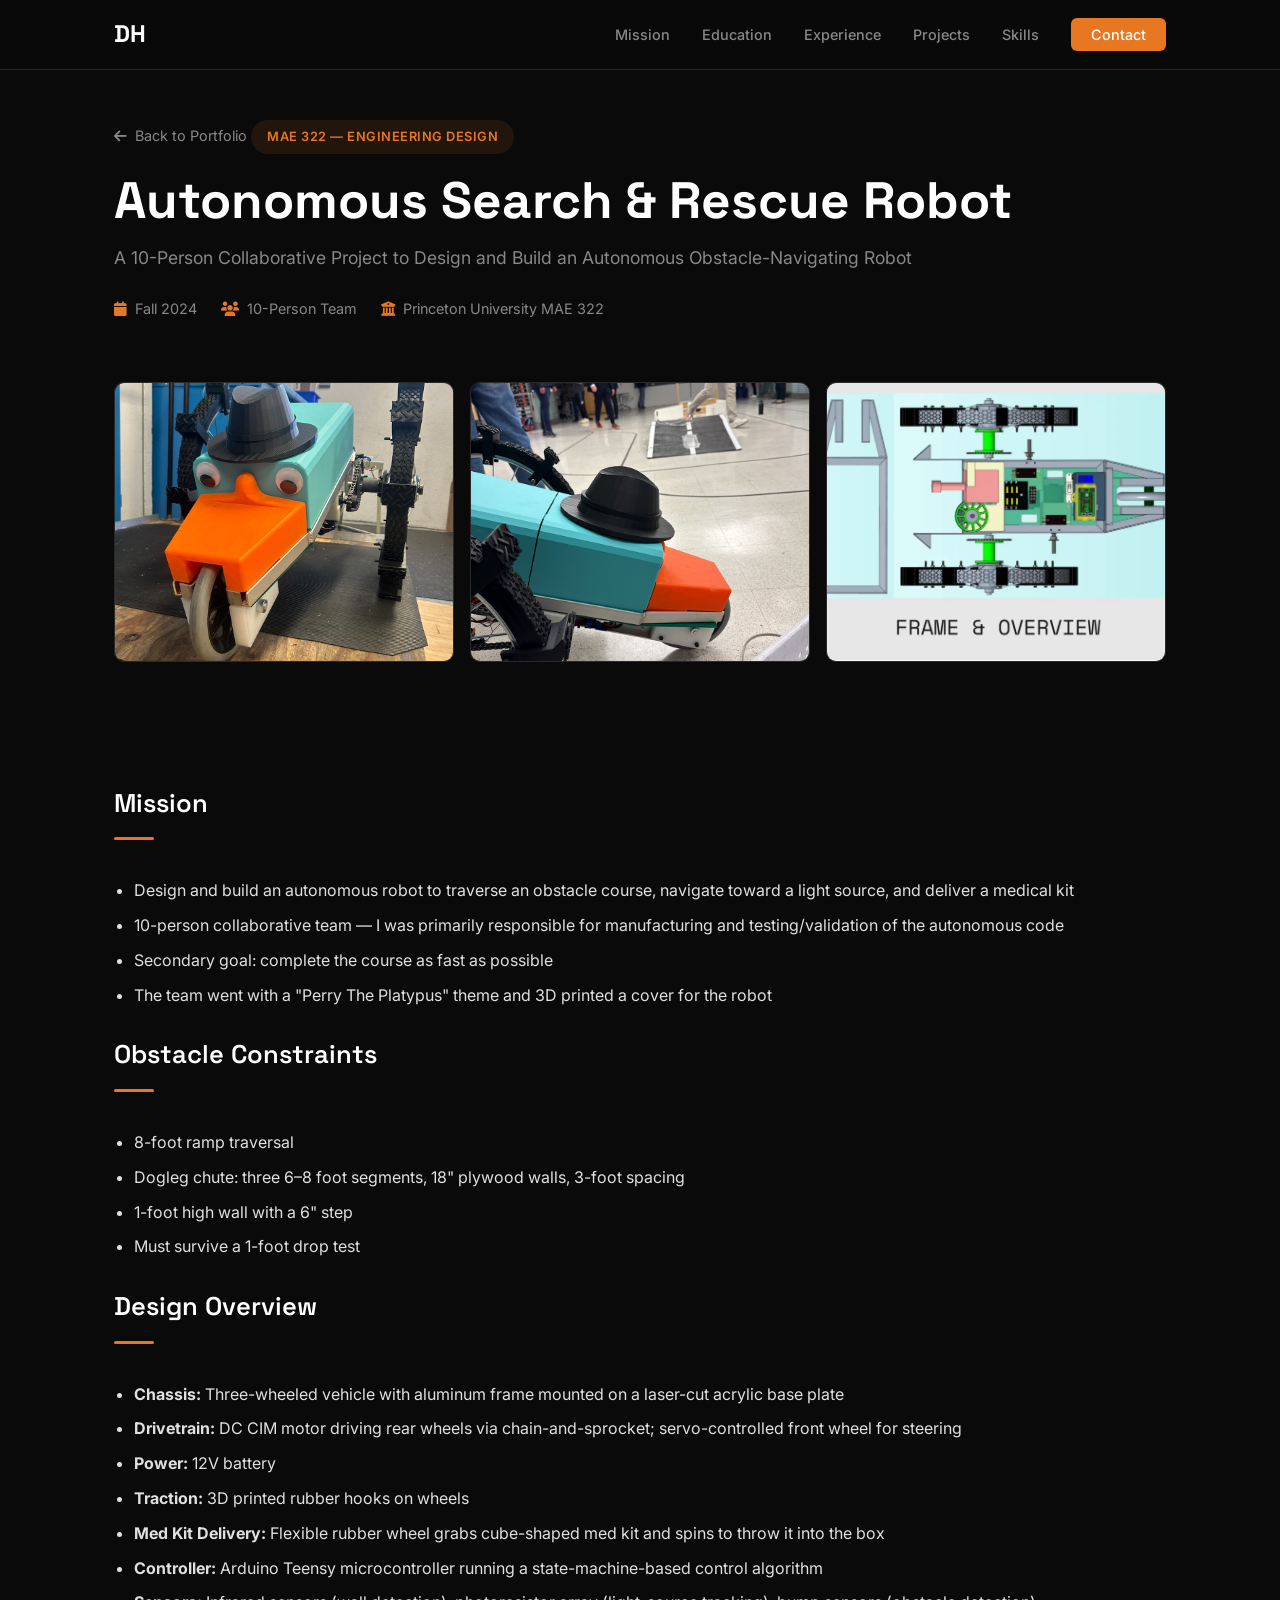
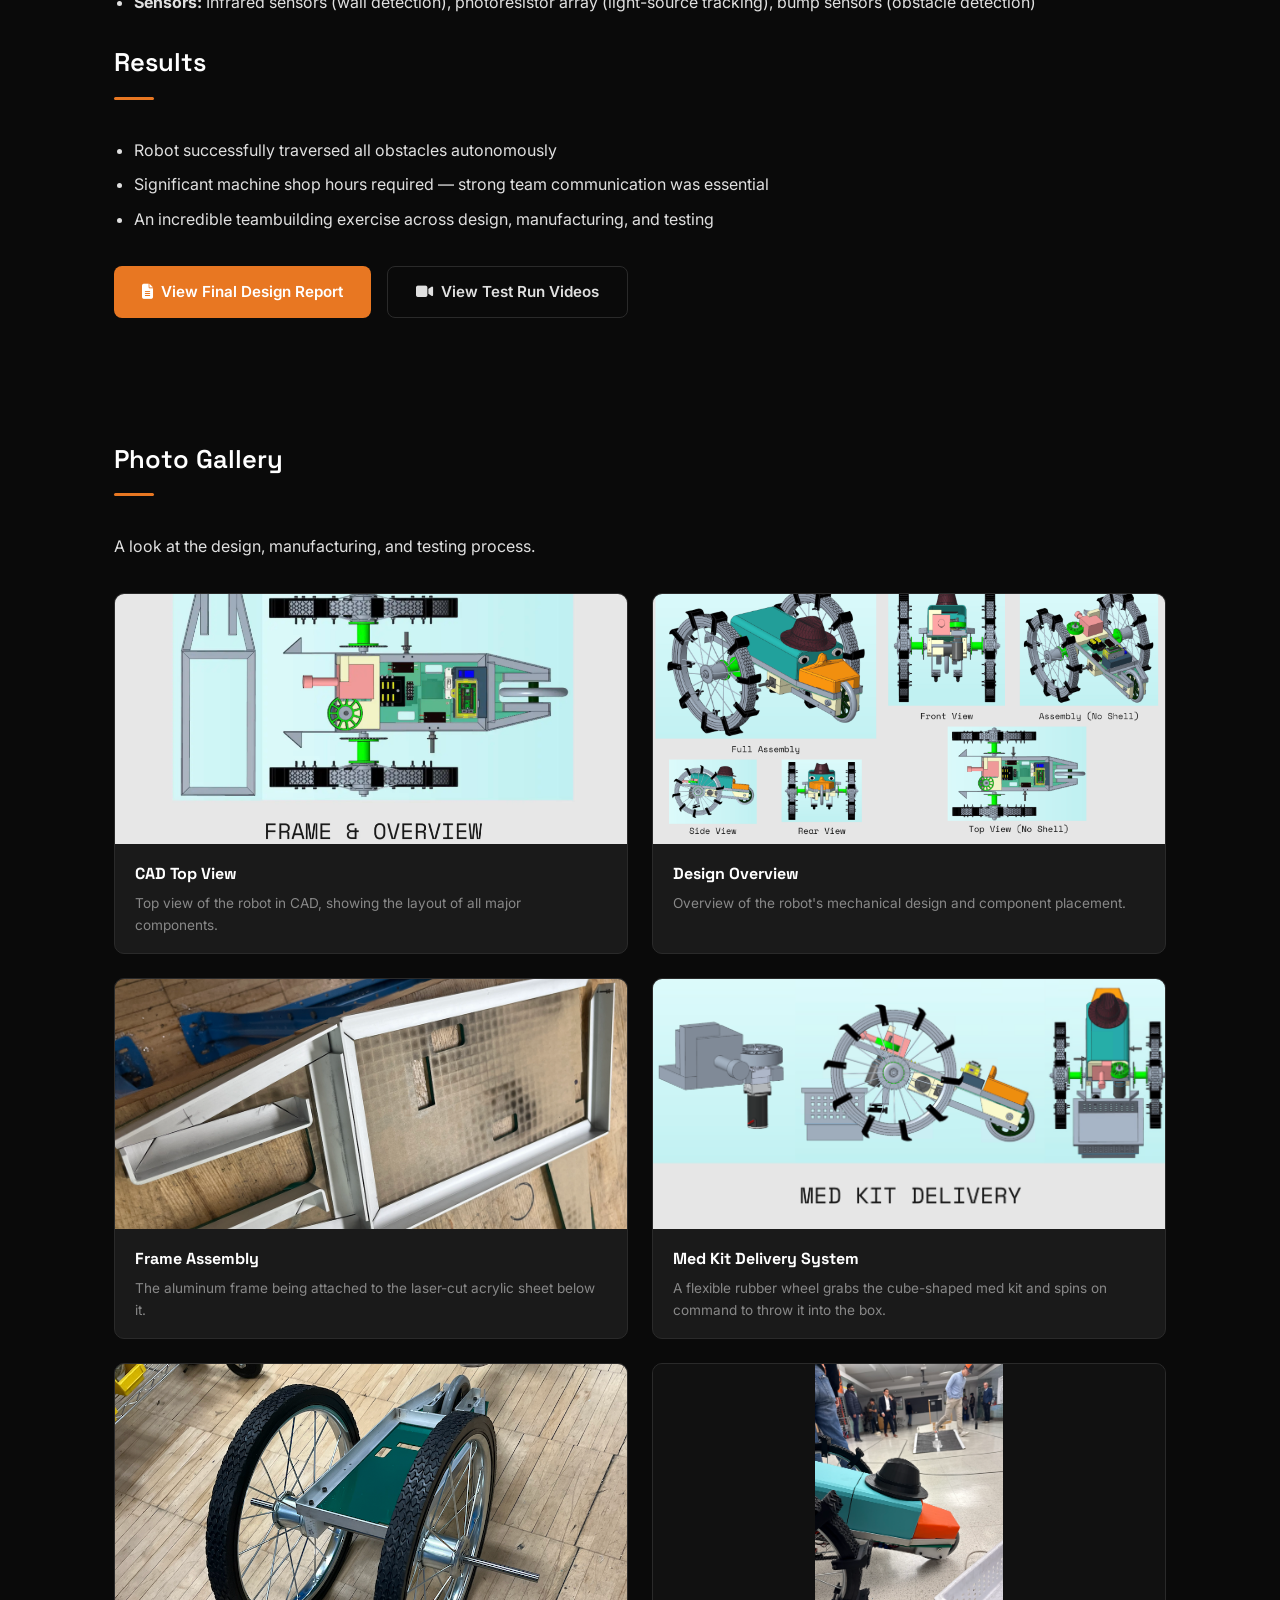
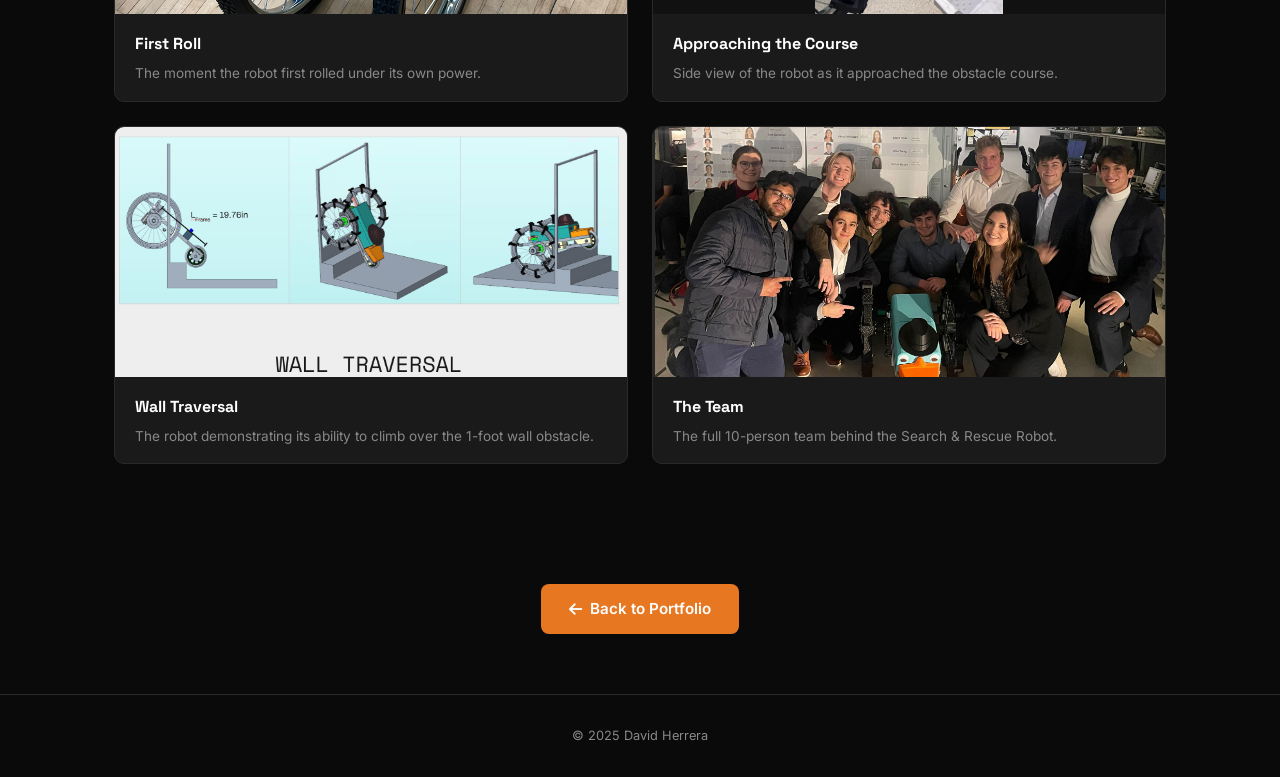
==== commit 1a16d790: "Restructure thesis page with mission/specs/design sections, update 322 robot heading, widen specs gr" ====
--- a/322robot.html
+++ b/322robot.html
@@ -70,7 +70,7 @@
                 <li>The team went with a "Perry The Platypus" theme and 3D printed a cover for the robot</li>
             </ul>
 
-            <h2>Constraints</h2>
+            <h2>Obstacle Constraints</h2>
             <ul>
                 <li>8-foot ramp traversal</li>
                 <li>Dogleg chute: three 6–8 foot segments, 18" plywood walls, 3-foot spacing</li>
--- a/css/project.css
+++ b/css/project.css
@@ -145,7 +145,7 @@
 /* --- Specs Grid --- */
 .specs-grid {
     display: grid;
-    grid-template-columns: repeat(4, 1fr);
+    grid-template-columns: repeat(6, 1fr);
     gap: 20px;
 }
 
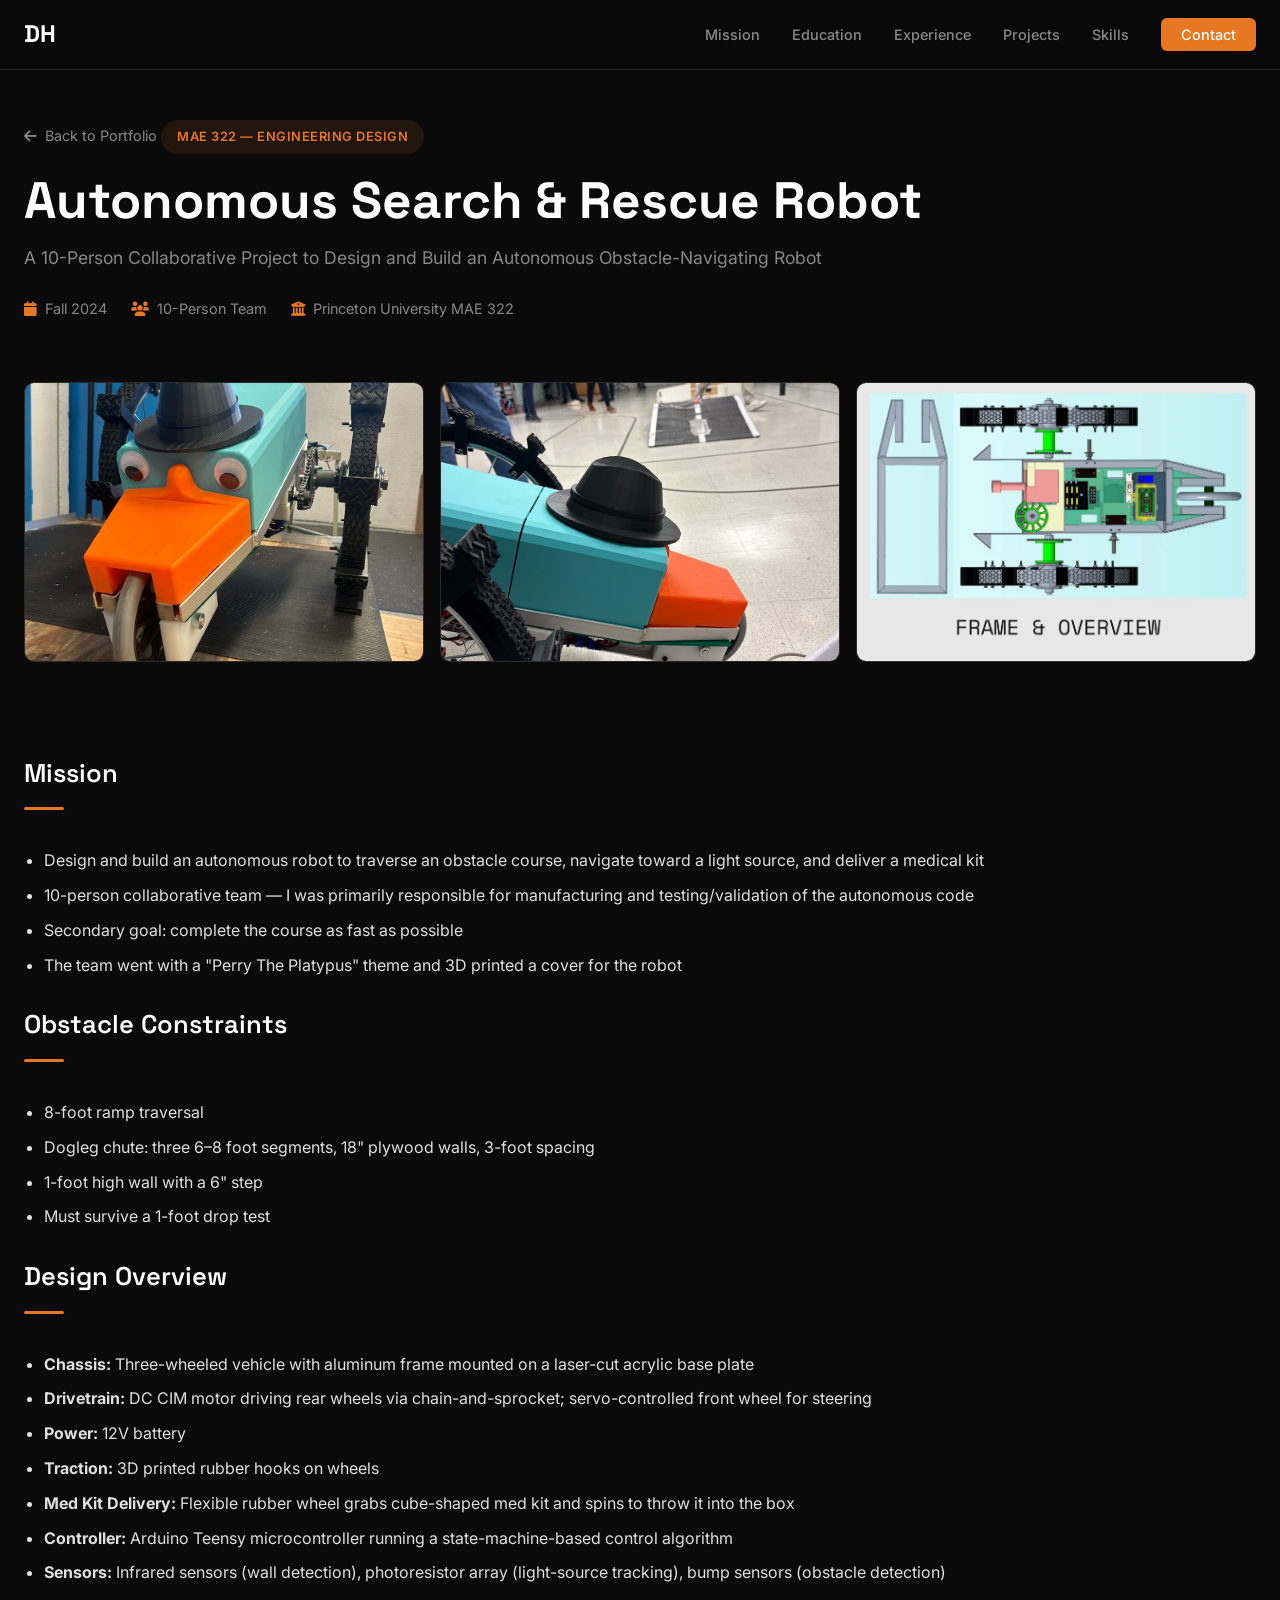
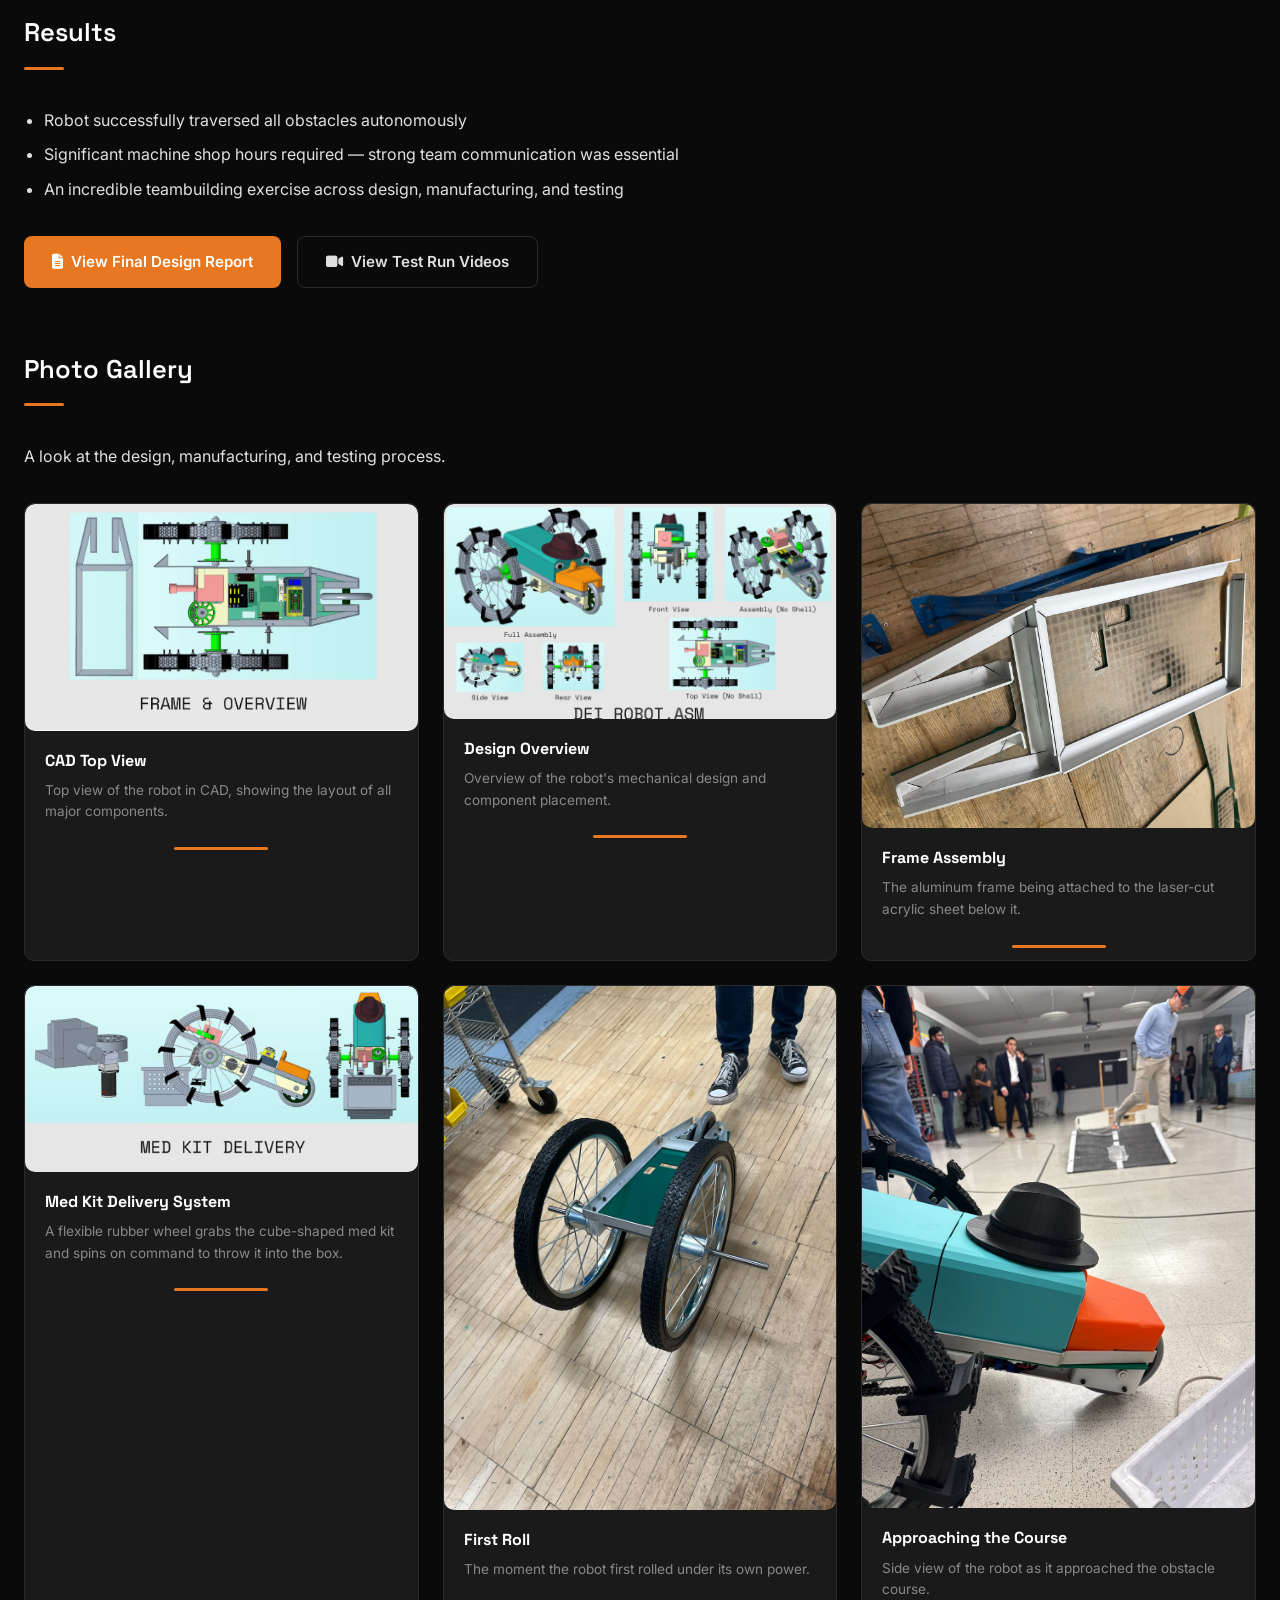
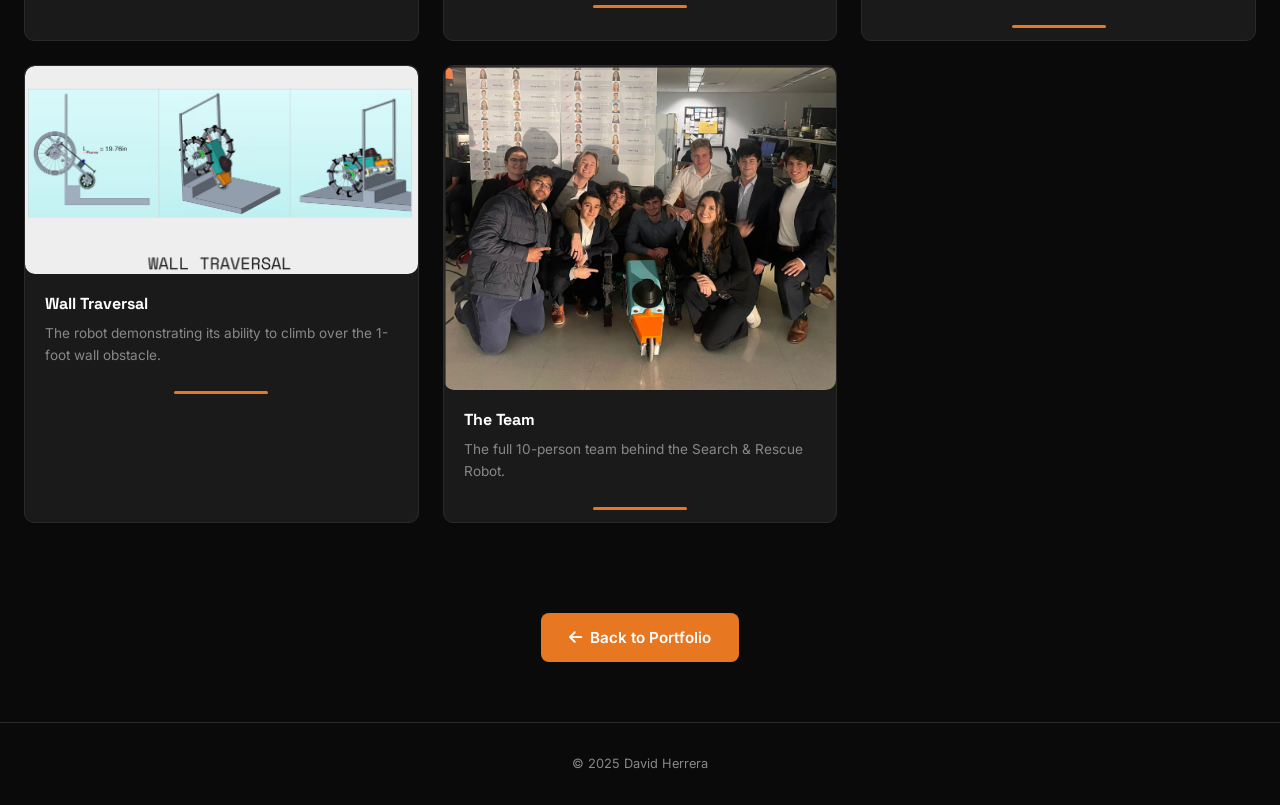
==== commit 92d362a1: "Add MAE 577 and Range Rover projects; restructure home page New project pages: - mae577-multirobot.h" ====
--- a/322robot.html
+++ b/322robot.html
@@ -36,7 +36,7 @@
     <!-- Project Hero -->
     <section class="project-hero">
         <div class="container">
-            <a href="index.html" class="back-link"><i class="fas fa-arrow-left"></i> Back to Portfolio</a>
+            <a href="index.html#projects" class="back-link"><i class="fas fa-arrow-left"></i> Back to Portfolio</a>
             <span class="project-tag">MAE 322 — Engineering Design</span>
             <h1>Autonomous Search &amp; Rescue Robot</h1>
             <p class="project-subtitle">A 10-Person Collaborative Project to Design and Build an Autonomous Obstacle-Navigating Robot</p>
@@ -184,7 +184,7 @@
     <!-- Back to Portfolio -->
     <section class="project-section" style="text-align: center; padding: 60px 0;">
         <div class="container">
-            <a href="index.html" class="btn btn-primary"><i class="fas fa-arrow-left"></i> Back to Portfolio</a>
+            <a href="index.html#projects" class="btn btn-primary"><i class="fas fa-arrow-left"></i> Back to Portfolio</a>
         </div>
     </section>
 
--- a/css/style.css
+++ b/css/style.css
@@ -21,7 +21,7 @@
     --color-border: #2a2a2a;
     --font-heading: 'Space Grotesk', sans-serif;
     --font-body: 'Inter', sans-serif;
-    --max-width: 1100px;
+    --max-width: 1600px;
     --nav-height: 70px;
 }
 
@@ -204,14 +204,14 @@
     min-height: 100vh;
     display: flex;
     align-items: center;
-    padding: calc(var(--nav-height) + 40px) 0 60px;
+    padding: calc(var(--nav-height) + 10px) 0 20px;
     position: relative;
     background: radial-gradient(ellipse at 50% 0%, rgba(232, 119, 34, 0.06) 0%, transparent 60%);
 }
 
 .hero-split {
     display: grid;
-    grid-template-columns: 260px 1fr;
+    grid-template-columns: 340px 1fr;
     gap: 50px;
     align-items: center;
 }
@@ -237,7 +237,7 @@
 
 .hero-name {
     font-family: var(--font-heading);
-    font-size: clamp(2.4rem, 5vw, 3.5rem);
+    font-size: clamp(2.8rem, 5.5vw, 4.5rem);
     font-weight: 700;
     color: var(--color-white);
     line-height: 1.1;
@@ -807,6 +807,14 @@
         margin-top: 16px;
     }
 
+    #hero {
+        padding-bottom: 80px;
+    }
+
+    .scroll-indicator {
+        bottom: 20px;
+    }
+
     .skills-grid {
         grid-template-columns: 1fr;
     }
--- a/css/project.css
+++ b/css/project.css
@@ -90,7 +90,7 @@
 
 /* --- Project Sections --- */
 .project-section {
-    padding: 60px 0;
+    padding: 30px 0;
 }
 
 .project-section.section-alt {
@@ -181,7 +181,7 @@
 /* --- Photo Gallery --- */
 .gallery-grid {
     display: grid;
-    grid-template-columns: repeat(2, 1fr);
+    grid-template-columns: repeat(3, 1fr);
     gap: 24px;
     margin-top: 32px;
 }
@@ -192,6 +192,8 @@
     border-radius: 10px;
     overflow: hidden;
     transition: transform 0.3s ease, box-shadow 0.3s ease;
+    display: flex;
+    flex-direction: column;
 }
 
 .gallery-item:hover {
@@ -201,8 +203,28 @@
 
 .gallery-item img {
     width: 100%;
-    height: 250px;
-    object-fit: cover;
+    height: auto;
+    object-fit: contain;
+    border-radius: 10px;
+    transition: transform 0.3s ease;
+}
+
+.gallery-item img:hover {
+    transform: scale(1.03);
+}
+
+.gallery-item video {
+    border-radius: 10px 10px 0 0;
+}
+
+.gallery-item > p {
+    padding: 10px 16px;
+    font-size: 0.9rem;
+    color: var(--color-white);
+    margin-bottom: 0;
+    text-align: center;
+    font-weight: 500;
+    margin: 12px 16px;
 }
 
 .gallery-caption {
@@ -224,6 +246,69 @@
     margin-bottom: 0;
 }
 
+/* --- Video Container --- */
+.video-container {
+    position: relative;
+    cursor: pointer;
+}
+
+.video-container video {
+    width: 100%;
+    height: auto;
+    object-fit: contain;
+    border-radius: 12px;
+    border: 1px solid var(--color-border);
+}
+
+.video-container::after {
+    content: '\f6a9';
+    font-family: 'Font Awesome 6 Free';
+    font-weight: 900;
+    position: absolute;
+    top: 12px;
+    right: 12px;
+    background: rgba(0, 0, 0, 0.6);
+    color: #fff;
+    width: 36px;
+    height: 36px;
+    border-radius: 50%;
+    display: flex;
+    align-items: center;
+    justify-content: center;
+    font-size: 0.85rem;
+    pointer-events: none;
+    transition: background 0.3s ease;
+}
+
+.video-container.unmuted::after {
+    content: '\f028';
+    background: rgba(232, 119, 34, 0.8);
+}
+
+.video-caption {
+    text-align: center;
+    color: var(--color-text-muted);
+    font-size: 0.95rem;
+    margin-top: 10px;
+}
+
+
+/* --- Gallery item bottom bar --- */
+.gallery-item > p {
+    margin-top: auto;
+}
+
+.gallery-item::after {
+    content: '';
+    display: block;
+    width: 24%;
+    height: 3px;
+    background: var(--color-accent);
+    border-radius: 100px;
+    margin: 8px auto 12px;
+    flex-shrink: 0;
+}
+
 /* --- Responsive --- */
 @media (max-width: 768px) {
     .hero-image-row {
